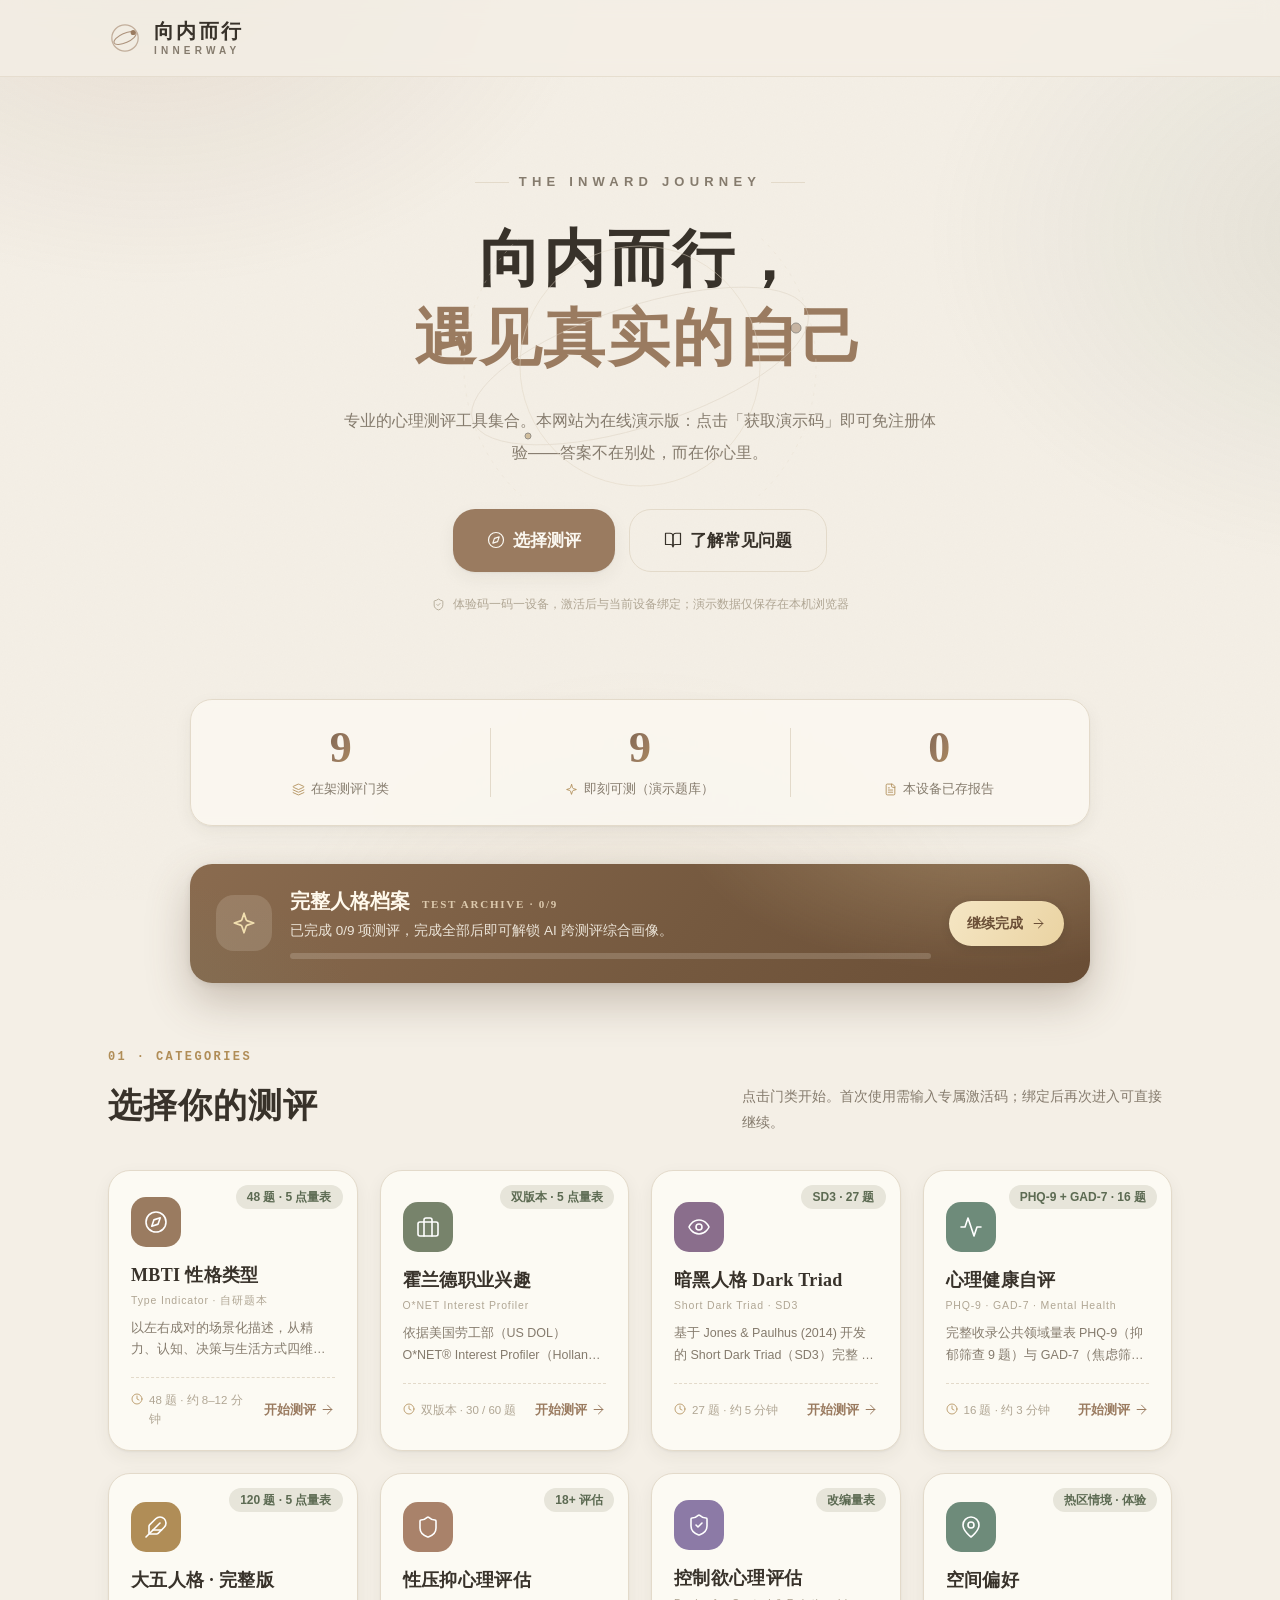
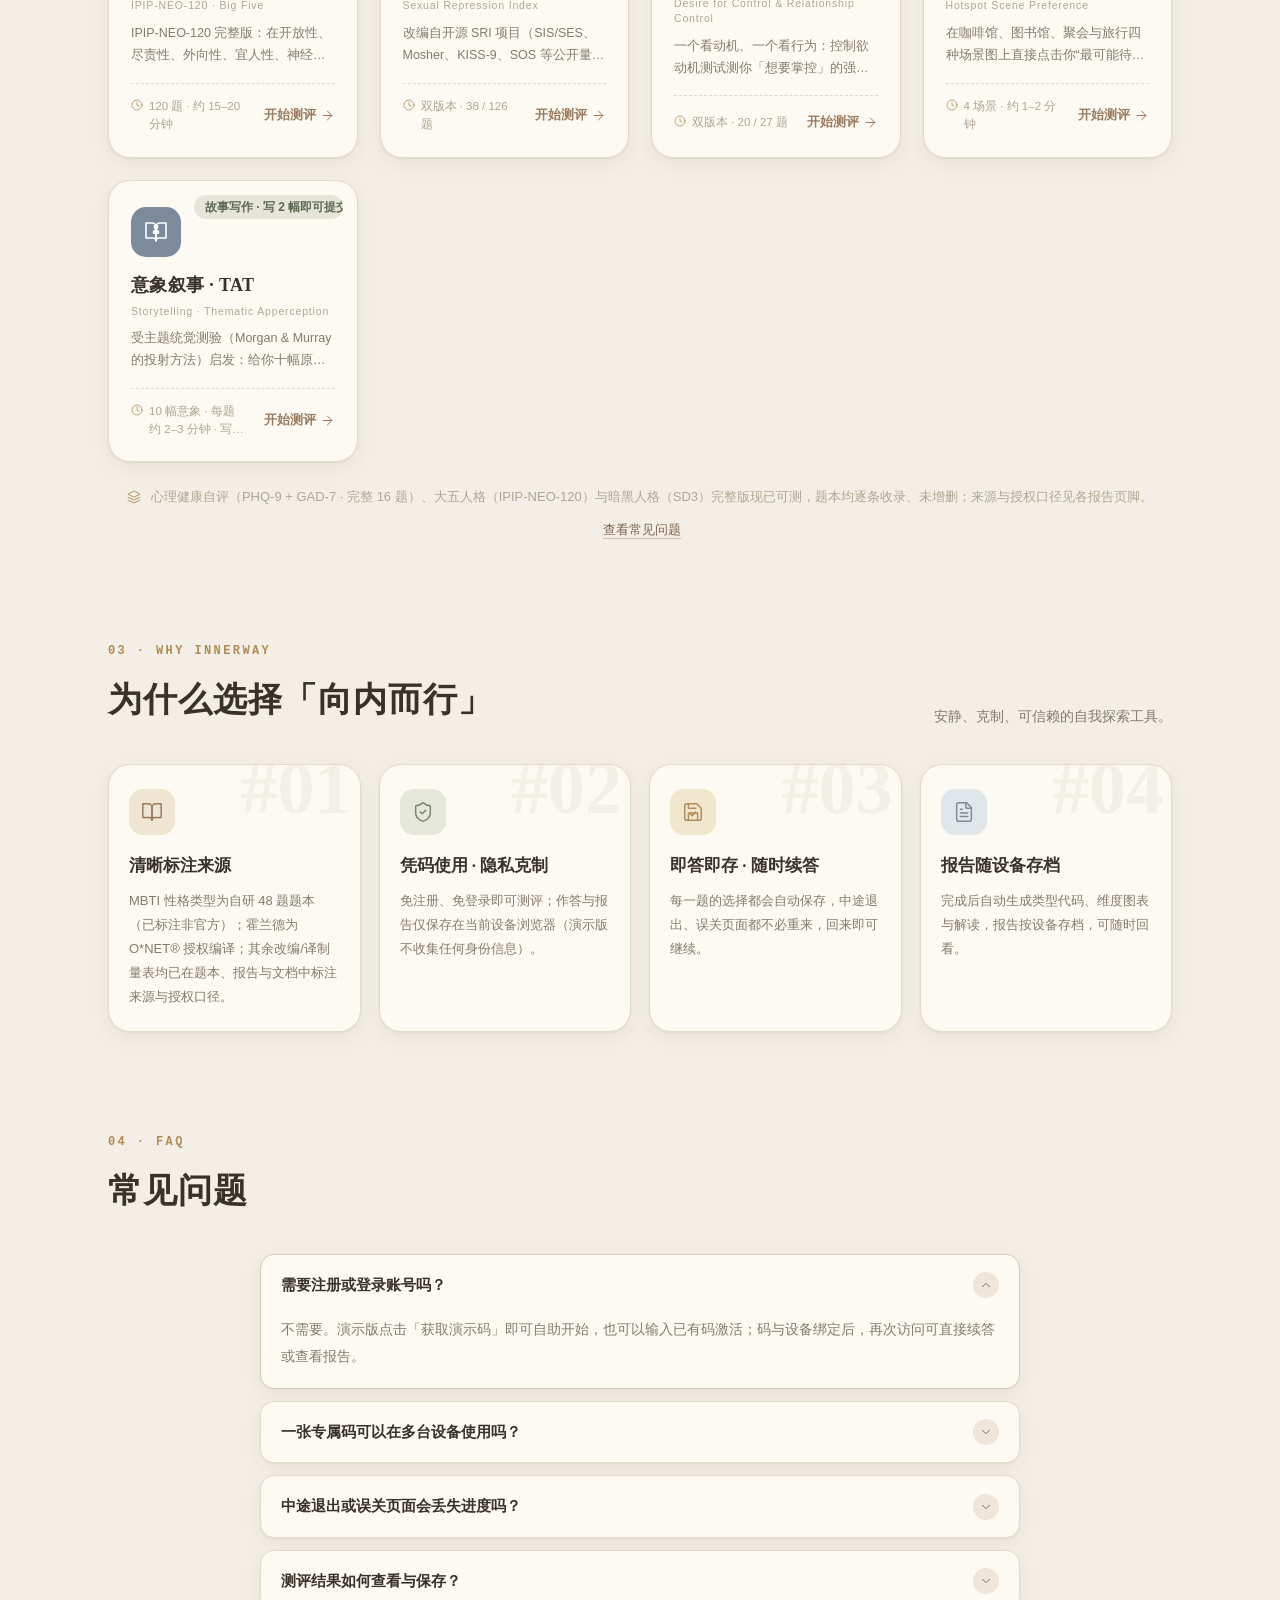
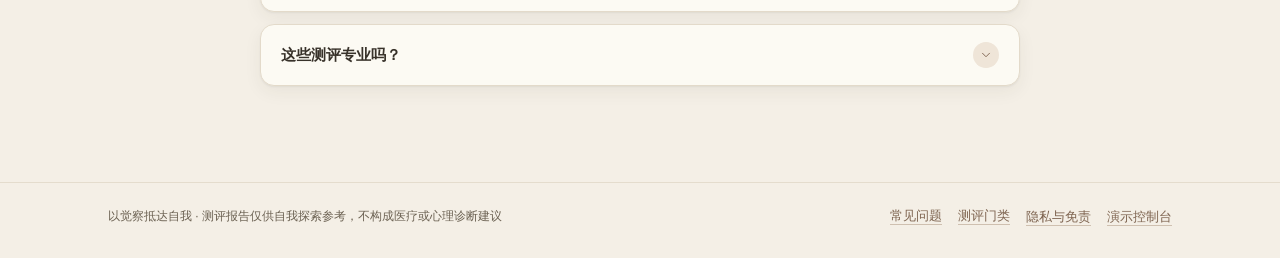
==== demo/index.html @ 8ed8fc48 "release: user version at root + admin version at /demo" ====
﻿<!DOCTYPE html>
<html lang="zh-CN"><head>
<meta charset="UTF-8">
<meta name="viewport" content="width=device-width, initial-scale=1, viewport-fit=cover">
<title>向内而行 Innerway · 心理测评平台</title>
<meta name="description" content="向内而行 Innerway —— 沉静、内省、治愈的心理测评聚合平台。凭专属码免注册测评：MBTI 性格类型（自研题本）、职业兴趣、人格特质等。">
<link rel="icon" href="data:image/svg+xml,%3Csvg xmlns='http://www.w3.org/2000/svg' viewBox='0 0 32 32'%3E%3Ccircle cx='16' cy='16' r='13' fill='none' stroke='%239A7B60' stroke-width='1.6'/%3E%3Cellipse cx='16' cy='16' rx='12' ry='4.6' fill='none' stroke='%2377836B' stroke-width='1.3' transform='rotate(-24 16 16)'/%3E%3Ccircle cx='25.2' cy='9.6' r='2.6' fill='%239A7B60'/%3E%3C/svg%3E">
<link rel="stylesheet" href="css/styles.css?v=20260910c">
</head>
<body data-view="home">
<div id="bg-atmosphere" aria-hidden="true"></div>

<div id="app">
  <header class="shell-top" id="shellTop">
    <div class="wrap shell-top-in">
      <a class="brand" href="#/" data-nav-home="" aria-label="向内而行 Innerway 首页">
        <span class="brand-mark" aria-hidden="true">
          <svg viewBox="0 0 40 40" width="34" height="34" fill="none" stroke="currentColor">
            <circle cx="20" cy="20" r="15.5" stroke-width="1.5" opacity=".55"></circle>
            <ellipse cx="20" cy="20" rx="14" ry="5.4" stroke-width="1.2" opacity=".8" transform="rotate(-24 20 20)"></ellipse>
            <circle cx="29.6" cy="13.6" r="3" fill="currentColor" stroke="none"></circle>
          </svg>
        </span>
        <span class="brand-text">
          <span class="brand-name">向内而行</span>
          <span class="brand-en">INNERWAY</span>
        </span>
      </a>
      <div class="shell-top-right">
        <span class="save-state" id="saveState" hidden=""></span>
        <button type="button" class="btn btn-ghost btn-sm" id="btnHome" hidden="">
          <span data-icon="arrow-left" data-icon-done="1"><svg viewBox="0 0 24 24" fill="none" stroke="currentColor" stroke-width="1.6" stroke-linecap="round" stroke-linejoin="round" aria-hidden="true"><path d="M19 12H5"></path><path d="m12 19-7-7 7-7"></path></svg></span>返回主页
        </button>
      </div>
    </div>
  </header>

  <main id="stage"><section class="view active">
  <div class="page-loading"><span class="spinner"></span><span>正在加载…</span></div>
  <noscript><div style="padding:52px 20px;text-align:center;color:#6B6152;font-size:14px">本站需要启用 JavaScript 才能使用测评功能。</div></noscript>
</section></main>

  <footer class="shell-foot">
    <div class="wrap shell-foot-in">
      <p class="foot-note">以觉察抵达自我 · 测评报告仅供自我探索参考，不构成医疗或心理诊断建议</p>
      <div class="foot-meta">
        <a class="link-like" href="#faq">常见问题</a>
        <a class="link-like" href="#cats">测评门类</a>
        <button type="button" class="link-like" id="privacyBtn">隐私与免责</button>
        <button type="button" class="link-like" id="demoConsoleBtn">演示控制台</button>
      </div>
    </div>
  </footer>
</div>

<div id="modal-root"></div>
<div id="toast-root" aria-live="polite"></div>
<div id="demo-panel-root"></div>

<script src="js/config.js?v=20260911b"></script>
<script src="js/fp.js?v=20260908a"></script>
<script src="js/data.js?v=20260909b"></script>
<script src="js/data-mbti48.js?v=20260908a"></script>
<script src="js/content-mbti16.js?v=20260908a"></script>
<script src="js/data-repression.js?v=20260908a"></script>
<script src="js/data-control.js?v=20260908a"></script>
<script src="js/data-holland.js?v=20260908a"></script>
<script src="js/data-darktriad.js?v=20260908a"></script>
<script src="js/data-bigfive.js?v=20260908a"></script>
<script src="js/data-mhealth.js?v=20260908a"></script>
<script src="js/data-spatial.js?v=20260908a"></script>
<script src="js/data-tat.js?v=20260910a"></script>
<script src="js/server.js?v=20260908a"></script>
<script src="js/api.js?v=20260908a"></script>
<script src="js/engine.js?v=20260909b"></script>
<script src="js/charts.js?v=20260908a"></script>
<script src="js/icons.js?v=20260908a"></script>
<script src="js/ai.js?v=20260909b"></script>
<script src="js/app.js?v=20260911a"></script>



</body></html>
---- demo/css/styles.css ----
/* ============================================================
   向内而行 Innerway · 设计令牌与样式系统
   Design Contract 见 docs/design-contract.md（工作区留档）
   ============================================================ */
:root{
  --bg:#F4EFE6; --surface:#FCFAF3; --surface-2:#EDE6D8; --border:#E3DACA;
  --ink:#38322A; --text-sub:#857B6D; --text-faint:#B0A694;
  --primary:#9A7B60; --primary-hover:#7E6450; --primary-soft:#EFE5D8;
  --sage:#77836B; --sage-soft:#E7E5DA;
  --danger:#B07A64; --danger-soft:#F3E3DB;
  --gold:#B08D57; --gold-soft:#F1E6CE;
  --shadow-sm:0 1px 2px rgba(56,50,42,.06),0 6px 18px rgba(56,50,42,.06);
  --shadow-md:0 2px 6px rgba(56,50,42,.07),0 16px 40px rgba(56,50,42,.10);
  --shadow-lg:0 4px 12px rgba(56,50,42,.08),0 28px 70px rgba(56,50,42,.16);
  --font-display:"Noto Serif CJK SC","Source Han Serif SC","Songti SC","STSong","SimSun",serif;
  --font-body:"Noto Sans CJK SC","Source Han Sans SC","PingFang SC","Microsoft YaHei UI","Microsoft YaHei",sans-serif;
  --font-mono:"Cascadia Code","SFMono-Regular",Consolas,"Liberation Mono",monospace;
  --r-sm:8px; --r-md:14px; --r-lg:22px;
  --sp:4px;
  --maxw:1120px;
  --head-h:76px;
  --ease:cubic-bezier(.25,.6,.25,1);
}
*{margin:0;padding:0;box-sizing:border-box}
[hidden]{display:none!important}
html{scroll-behavior:smooth;-webkit-text-size-adjust:100%}
body{
  font-family:var(--font-body);color:var(--ink);background:var(--bg);
  font-size:15px;line-height:1.75;min-height:100vh;overflow-x:hidden;
  -webkit-font-smoothing:antialiased;
}
/* 背景氛围：噪点 + 低饱和渐变 */
#bg-atmosphere{position:fixed;inset:0;z-index:-1;pointer-events:none;
  background:
   radial-gradient(720px 520px at 12% -4%, rgba(154,123,96,.14), transparent 62%),
   radial-gradient(760px 560px at 108% 26%, rgba(119,131,107,.13), transparent 60%),
   radial-gradient(640px 640px at 50% 118%, rgba(176,141,87,.10), transparent 62%);
}
#bg-atmosphere::after{content:"";position:absolute;inset:0;opacity:.5;mix-blend-mode:multiply;
  background-image:url("data:image/svg+xml,%3Csvg xmlns='http://www.w3.org/2000/svg' width='140' height='140'%3E%3Cfilter id='n'%3E%3CfeTurbulence type='fractalNoise' baseFrequency='.9' numOctaves='2'/%3E%3CfeColorMatrix values='0 0 0 0 .42 0 0 0 0 .38 0 0 0 0 .31 0 0 0 .045 0'/%3E%3C/filter%3E%3Crect width='140' height='140' filter='url(%23n)'/%3E%3C/svg%3E");
}
a{color:inherit;text-decoration:none}
button{font-family:inherit;font-size:inherit;cursor:pointer;border:none;background:none;color:inherit}
img,svg{display:block}
::selection{background:var(--primary-soft);color:var(--ink)}
.wrap{max-width:var(--maxw);margin:0 auto;padding:0 28px}
@media(max-width:640px){.wrap{padding:0 18px}}

/* ---------- Shell：顶部 ---------- */
.shell-top{position:sticky;top:0;z-index:60;
  background:rgba(244,239,230,.78);backdrop-filter:blur(10px);-webkit-backdrop-filter:blur(10px);
  border-bottom:1px solid rgba(227,218,202,.8)}
.shell-top-in{height:var(--head-h);display:flex;align-items:center;justify-content:space-between;gap:16px}
.brand{display:flex;align-items:center;gap:12px;color:var(--ink)}
.brand-mark{color:var(--primary);display:grid;place-items:center}
.brand-text{display:flex;flex-direction:column;line-height:1.15}
.brand-name{font-family:var(--font-display);font-size:20px;font-weight:700;letter-spacing:.12em}
.brand-en{font-size:10px;letter-spacing:.42em;color:var(--text-sub);font-weight:600;margin-top:2px}
.shell-top-right{display:flex;align-items:center;gap:12px}
.save-state{font-size:12px;color:var(--sage);display:inline-flex;align-items:center;gap:6px}
.save-state svg{width:13px;height:13px}

/* ---------- 通用组件：按钮 / 标签 / 输入 ---------- */
.btn{display:inline-flex;align-items:center;justify-content:center;gap:8px;
  border-radius:var(--r-md);padding:12px 22px;font-size:15px;font-weight:600;
  transition:transform .25s var(--ease),box-shadow .25s var(--ease),background .25s var(--ease),color .25s var(--ease),border-color .25s var(--ease);
  user-select:none;white-space:nowrap}
.btn:active{transform:translateY(1px)}
.btn svg{width:18px;height:18px}
.btn-primary{background:var(--primary);color:#FBF8F1;box-shadow:var(--shadow-sm)}
.btn-primary:hover{background:var(--primary-hover);transform:translateY(-1px);box-shadow:var(--shadow-md)}
.btn-ghost{background:transparent;border:1px solid var(--border);color:var(--ink)}
.btn-ghost:hover{border-color:var(--primary);color:var(--primary);background:rgba(154,123,96,.05)}
.btn-soft{background:var(--primary-soft);color:var(--primary-hover)}
.btn-soft:hover{background:#E7D9C7}
.btn-sm{padding:8px 16px;font-size:13px;border-radius:10px}
.btn-lg{padding:16px 34px;font-size:17px;border-radius:var(--r-lg)}
.btn-block{width:100%}
.btn-early{display:flex;align-items:center;justify-content:center;gap:8px;width:100%;max-width:560px;margin:0 auto;
  font-family:var(--font-body);font-weight:700;font-size:14.5px;line-height:1.5;color:#FFF;cursor:pointer;
  background:linear-gradient(120deg,#B08D57,#8C6B48);border:none;border-radius:99px;padding:13px 24px;
  box-shadow:0 3px 12px rgba(140,107,72,.26);transition:transform .2s var(--ease),box-shadow .2s var(--ease),filter .2s}
.btn-early:hover{transform:translateY(-1px);box-shadow:0 6px 18px rgba(140,107,72,.34);filter:brightness(1.04)}
.btn-early:active{transform:translateY(0)}
.btn-early:disabled{opacity:.55;cursor:default;transform:none;box-shadow:none}
.btn-early svg{width:17px;height:17px;flex:none}
.btn-early-note{max-width:560px;margin:10px auto 0;font-size:12.5px;line-height:1.75;color:var(--text-sub);
  background:var(--gold-soft);border-radius:12px;padding:7px 16px;display:inline-block}
.btn[disabled]{opacity:.45;pointer-events:none}
.link-like{color:var(--primary-hover);font-size:13px;text-decoration:underline;text-underline-offset:4px;text-decoration-color:rgba(154,123,96,.4)}
.link-like:hover{color:#5F4A36}
.tag{display:inline-flex;align-items:center;gap:5px;font-size:12px;font-weight:600;
  padding:3px 11px;border-radius:999px;line-height:1.5}
.tag-sage{background:var(--sage-soft);color:#5C6A52}
.tag-gold{background:var(--gold-soft);color:#8A6B33}
.tag-danger{background:var(--danger-soft);color:#93563F}
.tag-ghost{background:transparent;border:1px solid var(--border);color:var(--text-sub)}
.tag svg{width:12px;height:12px}
.input{width:100%;border:1px solid var(--border);background:#FFFDF7;border-radius:var(--r-md);
  padding:14px 16px;font-size:15px;font-family:var(--font-mono);letter-spacing:.06em;color:var(--ink);
  transition:border-color .25s var(--ease),box-shadow .25s var(--ease)}
.input::placeholder{font-family:var(--font-body);letter-spacing:0;color:var(--text-faint)}
.input:focus{outline:none;border-color:var(--primary);box-shadow:0 0 0 4px rgba(154,123,96,.14)}
.input.err{border-color:var(--danger);box-shadow:0 0 0 4px rgba(176,122,100,.14)}
.label{display:block;font-size:13px;color:var(--text-sub);margin-bottom:8px;font-weight:600}
.field-err{color:var(--danger);font-size:13px;margin-top:8px;min-height:18px;display:flex;align-items:center;gap:6px}
.field-err svg{width:14px;height:14px}

/* ---------- Toast ---------- */
#toast-root{position:fixed;top:calc(var(--head-h) + 16px);left:50%;transform:translateX(-50%);
  z-index:120;display:flex;flex-direction:column;gap:10px;align-items:center;pointer-events:none;width:min(92vw,460px)}
.toast{display:flex;align-items:center;gap:10px;background:#FFFDF7;color:var(--ink);
  border:1px solid var(--border);border-radius:14px;padding:12px 18px;font-size:14px;
  box-shadow:var(--shadow-md);animation:toast-in .4s var(--ease);max-width:100%}
.toast svg{width:17px;height:17px;flex:none}
.toast-ok svg{color:var(--sage)} .toast-err svg{color:var(--danger)}
.toast-leave{animation:toast-out .3s var(--ease) forwards}
@keyframes toast-in{from{opacity:0;transform:translateY(-14px)}to{opacity:1;transform:translateY(0)}}
@keyframes toast-out{to{opacity:0;transform:translateY(-12px)}}

/* ---------- 视图过渡 ---------- */
.view{display:none}
.view.active{display:block;animation:view-in .55s var(--ease)}
@keyframes view-in{from{opacity:0;transform:translateY(14px)}to{opacity:1;transform:translateY(0)}}
.stagger>*{animation:rise .6s var(--ease) both}
.stagger>*:nth-child(1){animation-delay:.02s}.stagger>*:nth-child(2){animation-delay:.09s}
.stagger>*:nth-child(3){animation-delay:.16s}.stagger>*:nth-child(4){animation-delay:.23s}
.stagger>*:nth-child(5){animation-delay:.30s}.stagger>*:nth-child(6){animation-delay:.37s}
.stagger>*:nth-child(7){animation-delay:.44s}.stagger>*:nth-child(8){animation-delay:.51s}
@keyframes rise{from{opacity:0;transform:translateY(18px)}to{opacity:1;transform:translateY(0)}}

/* ---------- 首页 Hero ---------- */
.hero{position:relative;padding:88px 0 40px;text-align:center}
.hero-orbit{position:absolute;inset:0;display:grid;place-items:center;pointer-events:none}
.hero-orbit svg{width:min(560px,86vw);height:auto;opacity:.5}
.hero-kicker{display:inline-flex;align-items:center;gap:10px;color:var(--text-sub);font-size:13px;
  letter-spacing:.4em;font-weight:600;margin-bottom:26px}
.hero-kicker::before,.hero-kicker::after{content:"";width:34px;height:1px;background:var(--border)}
.hero h1{font-family:var(--font-display);font-weight:700;font-size:clamp(38px,6vw,62px);
  line-height:1.28;letter-spacing:.04em;margin-bottom:26px}
.hero h1 em{font-style:normal;color:var(--primary)}
.hero-sub{max-width:600px;margin:0 auto 40px;color:var(--text-sub);font-size:16px;line-height:2}
.hero-cta{display:flex;gap:14px;justify-content:center;flex-wrap:wrap}
.hero-note{margin-top:22px;color:var(--text-faint);font-size:12px;display:flex;justify-content:center;gap:8px;align-items:center}
.hero-note svg{width:13px;height:13px}

/* 继续测评横幅 */
.continue-bar{max-width:760px;margin:34px auto 0;display:none}
.continue-bar.show{display:block}
.continue-card{display:flex;align-items:center;gap:16px;background:linear-gradient(120deg,#F7EFE2,#F2EBDB);
  border:1px solid #E8DCC6;border-radius:var(--r-lg);padding:18px 22px;box-shadow:var(--shadow-sm);
  animation:rise .6s var(--ease) both .05s}
.continue-card + .continue-card{margin-top:12px}
.continue-ico{width:44px;height:44px;border-radius:50%;background:var(--gold-soft);color:var(--gold);
  display:grid;place-items:center;flex:none}
.continue-ico svg{width:21px;height:21px}
.continue-body{flex:1;min-width:0}
.continue-title{font-size:15px;font-weight:700}
.continue-desc{font-size:12.5px;color:var(--text-sub);margin-top:2px}

/* ---------- 门类选择 ---------- */
.section{padding:64px 0 36px}
.section-head{display:flex;align-items:flex-end;justify-content:space-between;gap:16px;margin-bottom:34px}
.sec-no{font-family:var(--font-mono);font-size:12px;color:var(--gold);letter-spacing:.2em;font-weight:700;display:block;margin-bottom:8px}
.sec-title{font-family:var(--font-display);font-size:clamp(24px,3.4vw,34px);font-weight:700;letter-spacing:.03em}
.sec-sub{color:var(--text-sub);font-size:14px;max-width:430px;line-height:1.9;margin-top:8px}
.cat-grid{display:grid;grid-template-columns:repeat(4,1fr);gap:22px}
.cat-card{position:relative;background:var(--surface);border:1px solid var(--border);border-radius:var(--r-lg);
  padding:26px 22px 22px;text-align:left;transition:transform .3s var(--ease),box-shadow .3s var(--ease),border-color .3s var(--ease);
  overflow:hidden;box-shadow:var(--shadow-sm)}
.cat-card::before{content:"";position:absolute;inset:0 0 auto 0;height:3px;opacity:0;transition:opacity .3s;
  background:linear-gradient(90deg,var(--primary),var(--gold))}
.cat-card:hover{transform:translateY(-5px);box-shadow:var(--shadow-md);border-color:#D8CCB8}
.cat-card:hover::before{opacity:1}
.cat-card.locked{opacity:.62;filter:saturate(.7)}
.cat-card.locked:hover{transform:none;box-shadow:var(--shadow-sm)}
.cat-ico{width:50px;height:50px;border-radius:15px;display:grid;place-items:center;margin-bottom:16px;color:#fff}
.cat-ico svg{width:24px;height:24px}
.cat-name{display:block;font-family:var(--font-display);font-size:18px;font-weight:700;letter-spacing:.02em;line-height:1.4}
.cat-en{display:block;font-size:10.5px;letter-spacing:.08em;color:var(--text-faint);font-weight:500;margin-top:5px;text-transform:none;line-height:1.4}
.cat-desc{display:-webkit-box;-webkit-line-clamp:2;-webkit-box-orient:vertical;overflow:hidden;
  font-size:12.5px;color:var(--text-sub);margin-top:10px;line-height:1.75;min-height:0}
.cat-foot{display:flex;align-items:center;justify-content:space-between;gap:10px;margin-top:16px;padding-top:13px;border-top:1px dashed var(--border)}
.cat-meta{min-width:0;flex:1;display:flex;align-items:flex-start;gap:6px;font-size:11.5px;line-height:1.6;color:var(--text-faint)}
.cat-meta svg{width:12px;height:12px;flex:0 0 auto;margin-top:2px;color:var(--gold)}
.cat-meta-t{display:-webkit-box;-webkit-line-clamp:2;-webkit-box-orient:vertical;overflow:hidden;min-width:0}
.cat-go{flex:0 0 auto;white-space:nowrap;color:var(--primary);font-size:13px;font-weight:700;display:inline-flex;align-items:center;gap:4px;padding:4px 0 4px 8px}
.cat-go svg{width:15px;height:15px;transition:transform .25s var(--ease)}
.cat-card:hover .cat-go svg{transform:translateX(3px)}
.cat-badge{position:absolute;top:14px;right:14px;max-width:60%;overflow:hidden;text-overflow:ellipsis;white-space:nowrap}

/* 完整人格档案入口条（首页）：深色横幅，与浅色页面形成对比 */
.profile-strip{position:relative;display:flex;align-items:center;gap:18px;max-width:900px;margin:38px auto 0;padding:24px 26px;
  border-radius:22px;overflow:hidden;text-decoration:none;color:#FBF7EE;
  background:linear-gradient(125deg,#8A6B4F 0%,#75593F 56%,#694D35 100%);
  box-shadow:0 2px 6px rgba(56,50,42,.10),0 18px 44px rgba(96,74,53,.30);
  transition:transform .3s var(--ease),box-shadow .3s var(--ease)}
.profile-strip::before{content:"";position:absolute;inset:0;pointer-events:none;
  background:radial-gradient(430px 210px at 88% -34%, rgba(240,214,166,.30), transparent 70%),
             radial-gradient(320px 190px at -6% 124%, rgba(119,131,107,.24), transparent 70%)}
.profile-strip:hover{transform:translateY(-2px);box-shadow:0 4px 10px rgba(56,50,42,.12),0 26px 58px rgba(96,74,53,.36)}
.profile-ico{position:relative;width:56px;height:56px;border-radius:18px;display:grid;place-items:center;flex:0 0 auto;
  background:rgba(250,244,230,.15);color:#F2DFAF}
.profile-ico svg{width:26px;height:26px}
.profile-body{position:relative;flex:1;min-width:0}
.profile-title{display:flex;align-items:baseline;gap:12px;font-family:var(--font-display);font-weight:700;font-size:20px;line-height:1.35;color:#FFF9EC}
.profile-en{font-size:11px;letter-spacing:.16em;color:rgba(247,232,204,.78);font-weight:600}
.profile-sub{display:block;font-size:13.5px;color:rgba(251,246,236,.88);margin-top:5px;line-height:1.6}
.profile-progress{display:block;height:6px;border-radius:99px;background:rgba(250,244,230,.18);overflow:hidden;margin-top:12px}
.profile-fill{display:block;height:100%;border-radius:99px;background:linear-gradient(90deg,#D9B36A,#F0D6A6);
  box-shadow:0 0 10px rgba(240,214,166,.55);transition:width .6s var(--ease)}
.profile-cta{position:relative;display:inline-flex;align-items:center;gap:8px;flex:0 0 auto;white-space:nowrap;
  font-size:14px;font-weight:700;color:#6B4F37;border-radius:99px;padding:10px 18px;
  background:linear-gradient(120deg,#F5E6C4,#EAD3A2);box-shadow:0 2px 8px rgba(56,50,42,.20);
  transition:transform .25s var(--ease)}
.profile-cta svg{width:15px;height:15px;transition:transform .25s var(--ease)}
.profile-strip:hover .profile-cta{transform:translateX(2px)}
.profile-strip:hover .profile-cta svg{transform:translateX(3px)}

/* 测试档案页 */
.arch-wrap{padding-top:6px}
.arch-overview{display:flex;align-items:center;gap:30px;margin:22px 0 10px;padding:22px 26px;
  background:linear-gradient(120deg,#F7F3EA,#EFE9DB);border:1px solid #D8CCB8;border-radius:18px}
.arch-count{display:flex;flex-direction:column;align-items:center;flex:0 0 auto;min-width:96px}
.arch-num{font-family:var(--font-display);font-size:34px;font-weight:700;color:var(--primary);line-height:1}
.arch-num em{font-style:normal;font-size:17px;color:var(--text-faint);font-weight:600}
.arch-count-label{font-size:11px;letter-spacing:.12em;color:var(--text-faint);margin-top:7px}
.arch-meta{flex:1;min-width:0}
.arch-meta-title{font-size:14px;font-weight:600}
.arch-track{height:8px;background:#E7DFCF;border-radius:99px;overflow:hidden;margin:12px 0 9px}
.arch-fill{display:block;height:100%;border-radius:99px;background:linear-gradient(90deg,var(--primary),var(--gold));transition:width .5s var(--ease)}
.arch-meta-sub{font-size:12.5px;color:var(--text-sub);line-height:1.7}
.arch-rows{display:flex;flex-direction:column;gap:10px;margin:22px 0}
.pf-row{display:flex;align-items:center;gap:14px;padding:13px 16px;background:var(--surface);
  border:1px solid var(--border);border-radius:14px;transition:box-shadow .25s var(--ease)}
.pf-row:hover{box-shadow:var(--shadow-sm)}
.pf-ico{width:40px;height:40px;border-radius:12px;display:grid;place-items:center;color:#fff;flex:0 0 auto}
.pf-ico svg{width:20px;height:20px}
.pf-txt{flex:1;min-width:0;display:flex;flex-direction:column}
.pf-name{font-size:14.5px;font-weight:600}
.pf-en{font-size:10.5px;letter-spacing:.06em;color:var(--text-faint);margin-top:2px}
.arch-link{display:inline-flex;align-items:center;gap:8px;border:1px solid var(--border);background:var(--surface);
  border-radius:99px;padding:6px 6px 6px 14px;cursor:pointer;transition:border-color .2s,box-shadow .2s}
.arch-link:hover{border-color:#D8CCB8;box-shadow:var(--shadow-sm)}
.arch-code{font-family:var(--font-display);font-size:14px;font-weight:700;color:var(--primary)}
.arch-open{display:grid;place-items:center;width:22px;height:22px;border-radius:50%;background:var(--primary-soft);color:var(--primary)}
.arch-open svg{width:13px;height:13px}
.arch-tag{font-size:11px;letter-spacing:.04em}
.arch-ai-block{margin-top:6px}
.arch-ai-intro{font-size:13.5px;color:var(--text-sub);line-height:1.95}
.arch-locked{display:flex;gap:16px;align-items:flex-start;padding:18px 6px 6px}
.arch-lock-ico{width:46px;height:46px;border-radius:14px;display:grid;place-items:center;background:#E4E7D9;color:#5C6A52;flex:0 0 auto}
.arch-lock-ico svg{width:22px;height:22px}
.arch-lock-title{font-size:15px;font-weight:700}
.arch-lock-text{font-size:13px;color:var(--text-sub);line-height:1.85;margin-top:5px;max-width:640px}
@media (max-width:640px){
  .arch-overview{flex-direction:column;align-items:flex-start;gap:16px;padding:20px}
  .arch-count{flex-direction:row;align-items:baseline;gap:10px;min-width:0}
  .profile-cta{display:none}
  .profile-strip{gap:14px;padding:18px;margin-top:28px;border-radius:18px}
  .profile-ico{width:46px;height:46px;border-radius:14px}
  .profile-ico svg{width:22px;height:22px}
  .profile-title{font-size:17.5px;gap:9px}
  .profile-sub{font-size:12.5px}
  .profile-progress{margin-top:10px;height:5px}
}

/* 往期报告 */
.report-grid{display:grid;grid-template-columns:repeat(2,1fr);gap:16px}
.report-card{display:flex;align-items:center;gap:14px;background:var(--surface);border:1px solid var(--border);
  border-radius:var(--r-md);padding:14px 16px;transition:box-shadow .25s var(--ease),transform .25s var(--ease)}
.report-card:hover{box-shadow:var(--shadow-sm);transform:translateY(-2px)}
.report-type{font-family:var(--font-display);font-size:20px;font-weight:700;color:var(--primary);
  min-width:52px;text-align:center}
.report-info{flex:1;min-width:0}
.report-name{font-size:14px;font-weight:600}
.report-date{font-size:12px;color:var(--text-faint);margin-top:1px}
.report-open{color:var(--text-sub)}

/* ---------- 答题视图 ---------- */
.quiz-page{max-width:720px;margin:0 auto;padding:40px 0 84px}
.quiz-top{display:flex;align-items:center;justify-content:space-between;gap:12px;margin-bottom:16px}
.quiz-cat{display:inline-flex;align-items:center;gap:8px;font-size:13px;font-weight:600;color:var(--primary-hover)}
.quiz-cat svg{width:15px;height:15px}
.quiz-count{font-family:var(--font-mono);font-size:13px;color:var(--text-sub)}
.progress-track{height:4px;background:#E7DFCF;border-radius:99px;overflow:hidden;margin-bottom:30px}
.progress-fill{height:100%;border-radius:99px;background:linear-gradient(90deg,var(--primary),var(--gold));
  transition:width .45s var(--ease)}
.quiz-card{background:var(--surface);border:1px solid var(--border);border-radius:var(--r-lg);
  padding:clamp(24px,4.4vw,44px);box-shadow:var(--shadow-md);position:relative;overflow:hidden}
.quiz-card::after{content:"";position:absolute;top:0;left:0;right:0;height:3px;
  background:linear-gradient(90deg,var(--primary),transparent 70%)}
.q-index{font-family:var(--font-mono);font-size:12px;letter-spacing:.18em;color:#8A6B33;font-weight:700;margin-bottom:12px}
.q-text{font-family:var(--font-display);font-size:clamp(19px,2.6vw,24px);font-weight:700;line-height:1.6;margin-bottom:28px;letter-spacing:.01em}
.q-opts{display:flex;flex-direction:column;gap:12px}
.q-opt{display:flex;gap:14px;align-items:flex-start;text-align:left;width:100%;
  border:1px solid var(--border);border-radius:var(--r-md);padding:16px 18px;background:#FFFDF8;
  transition:border-color .22s var(--ease),background .22s var(--ease),transform .22s var(--ease)}
.q-opt:hover{border-color:#CBBDA6;transform:translateX(3px)}
.q-opt.sel{border-color:var(--primary);background:var(--primary-soft)}
.q-radio{width:20px;height:20px;border-radius:50%;border:1.6px solid #C6BBA6;flex:none;margin-top:3px;
  display:grid;place-items:center;transition:border-color .2s,background .2s}
.q-opt.sel .q-radio{border-color:var(--primary);background:var(--primary)}
.q-radio::after{content:"";width:7px;height:7px;border-radius:50%;background:#fff;transform:scale(0);transition:transform .2s var(--ease)}
.q-opt.sel .q-radio::after{transform:scale(1)}
.q-opt-letter{font-family:var(--font-mono);font-size:13px;font-weight:700;color:var(--text-faint);margin-top:1px;display:block}
.q-opt.sel .q-opt-letter{color:var(--primary)}
.q-opt-text{font-size:15px;line-height:1.7;display:block}
.quiz-nav{display:flex;align-items:center;justify-content:space-between;margin-top:26px;gap:12px}
.quiz-nav-spacer{flex:1}
.quiz-hint{font-size:12px;color:var(--text-faint);display:flex;align-items:center;gap:6px;justify-content:center;margin-top:20px}
.quiz-hint svg{width:13px;height:13px}
.saving-ind{font-size:12px;color:var(--text-faint);display:inline-flex;align-items:center;gap:5px}
.saving-ind svg{width:13px;height:13px}

/* 弹窗 */
.modal-mask{position:fixed;inset:0;z-index:140;background:rgba(46,40,32,.42);
  backdrop-filter:blur(6px);-webkit-backdrop-filter:blur(6px);
  display:flex;align-items:center;justify-content:center;padding:20px;
  animation:fade-in .3s var(--ease)}
@keyframes fade-in{from{opacity:0}to{opacity:1}}
.modal{background:var(--surface);border-radius:var(--r-lg);box-shadow:var(--shadow-lg);
  width:min(480px,100%);max-height:88vh;overflow:auto;position:relative;
  animation:modal-in .38s var(--ease)}
.modal::before{content:"";position:absolute;top:0;left:0;right:0;height:3px;
  background:linear-gradient(90deg,var(--primary),var(--gold) 55%,var(--sage))}
@keyframes modal-in{from{opacity:0;transform:translateY(22px) scale(.98)}to{opacity:1;transform:none}}
.modal-head{display:flex;align-items:flex-start;justify-content:space-between;gap:12px;padding:26px 28px 0}
.modal-x{width:32px;height:32px;border-radius:50%;display:grid;place-items:center;color:var(--text-sub);
  transition:background .2s,color .2s;flex:none}
.modal-x:hover{background:var(--primary-soft);color:var(--primary-hover)}
.modal-x svg{width:17px;height:17px}
.modal-body{padding:20px 28px 28px}
.modal-title{font-family:var(--font-display);font-size:22px;font-weight:700;letter-spacing:.02em}
.modal-sub{color:var(--text-sub);font-size:13.5px;margin-top:6px;line-height:1.8}
.code-input-wrap{position:relative;margin-top:6px}
.code-input-wrap svg{position:absolute;left:16px;top:50%;transform:translateY(-50%);width:17px;height:17px;color:var(--text-faint);pointer-events:none}
.code-input-wrap .input{padding-left:44px;text-transform:uppercase}
.code-demo{display:flex;align-items:center;justify-content:space-between;gap:10px;margin-top:14px;
  background:var(--sage-soft);border-radius:var(--r-sm);padding:10px 14px;font-size:12.5px;color:#5C6A52}
.code-demo b{font-family:var(--font-mono)}
.modal-actions{margin-top:20px;display:flex;flex-direction:column;gap:10px}
.bound-hint{display:flex;align-items:center;gap:10px;background:var(--gold-soft);color:#8A6B33;
  border-radius:var(--r-md);padding:12px 16px;font-size:13.5px;margin-top:6px}
.bound-hint svg{width:18px;height:18px;flex:none}

/* 专属码「卡片内联展开」面板（已弃用：改为单弹窗串联） */

/* 门类介绍弹窗 */
.modal-intro{width:min(600px,100%)}
.ci-head{display:flex;align-items:flex-start;gap:14px;flex:1;min-width:0}
.ci-ico{width:54px;height:54px;border-radius:16px;display:grid;place-items:center;color:#fff;flex:0 0 auto;box-shadow:var(--shadow-sm)}
.ci-ico svg{width:26px;height:26px}
.ci-head .modal-sub{margin-top:3px}
.ci-chips{display:flex;flex-wrap:wrap;gap:8px;margin-top:6px}
.ci-chip{display:inline-flex;align-items:center;gap:6px;font-size:12px;font-weight:600;color:#6E5F4B;
  background:#F3ECDD;border:1px solid #E4D9C2;border-radius:99px;padding:5px 12px;line-height:1.5}
.ci-chip svg{width:12px;height:12px;color:var(--gold)}
.ci-desc{font-size:14px;color:var(--ink);line-height:2;margin-top:16px}
.ci-note{display:flex;gap:9px;align-items:flex-start;font-size:12.5px;color:var(--text-sub);
  background:#F6F1E6;border:1px dashed var(--border);border-radius:12px;padding:11px 13px;margin-top:16px;line-height:1.75}
.ci-note svg{width:15px;height:15px;flex:0 0 auto;color:var(--sage);margin-top:2px}
.code-loading{display:flex;align-items:center;justify-content:center;gap:10px;padding:18px 0;color:var(--text-sub);font-size:14px}
.spinner{width:18px;height:18px;border-radius:50%;border:2px solid var(--border);border-top-color:var(--primary);animation:spin .8s linear infinite}
@keyframes spin{to{transform:rotate(360deg)}}

/* ---------- 结果视图 ---------- */
.result-hero{padding:30px 0 6px;text-align:center}
.result-badge{display:inline-flex;align-items:center;gap:8px;color:var(--sage);font-size:13px;
  letter-spacing:.22em;font-weight:700;margin-bottom:18px}
.result-badge svg{width:15px;height:15px}
.result-type-wrap{display:flex;flex-direction:column;align-items:center;gap:14px;margin-bottom:6px}
.result-type{font-family:var(--font-display);font-size:clamp(52px,9vw,84px);font-weight:700;
  letter-spacing:.1em;line-height:1.1;
  background:linear-gradient(120deg,var(--primary-hover),var(--primary) 45%,var(--gold));
  -webkit-background-clip:text;background-clip:text;color:transparent}
.result-type-name{font-family:var(--font-display);font-size:clamp(19px,3vw,25px);font-weight:700}
.result-type-sub{color:var(--text-sub);font-size:14px;max-width:560px;line-height:1.9}
.chart-cards{display:grid;grid-template-columns:1fr 1fr;gap:22px;margin-top:40px}
.chart-card{background:var(--surface);border:1px solid var(--border);border-radius:var(--r-lg);
  padding:26px;box-shadow:var(--shadow-sm)}
.chart-title{font-family:var(--font-display);font-size:17px;font-weight:700;margin-bottom:4px}
.chart-sub{font-size:12.5px;color:var(--text-faint);margin-bottom:18px}
.read-block{background:var(--surface);border:1px solid var(--border);border-radius:var(--r-lg);
  padding:clamp(22px,3.6vw,36px);box-shadow:var(--shadow-sm);margin-top:22px}
.read-sec{margin-bottom:26px}
.read-sec:last-child{margin-bottom:0}
.read-sec-head{display:flex;align-items:center;gap:10px;margin-bottom:12px}
.read-sec-ico{width:34px;height:34px;border-radius:10px;display:grid;place-items:center;flex:none}
.read-sec-ico svg{width:17px;height:17px}
.read-sec-title{font-family:var(--font-display);font-size:17px;font-weight:700}
.read-sec-list{list-style:none;display:flex;flex-direction:column;gap:9px;padding-left:44px}
.read-sec-list li{position:relative;font-size:14.5px;color:#4C463C;line-height:1.85;padding-left:6px}
.read-sec-list li::before{content:"";position:absolute;left:-13px;top:.86em;width:5px;height:5px;border-radius:50%;
  background:var(--gold)}
.result-actions{display:flex;gap:12px;justify-content:center;flex-wrap:wrap;margin-top:34px;padding-bottom:20px}
.result-note{margin-top:18px;text-align:center}
/* AI 解读：警示引用块（渲染 “> ” 引用行时使用） */
.ai-quote{display:flex;gap:9px;align-items:flex-start;background:#F3E3DB;border:1px solid #EBCFC3;
  border-radius:var(--r-md);padding:11px 14px;margin:10px 0;font-size:13px;line-height:1.8;color:#6B3A2D}
.ai-quote>span{flex:none;font-size:13px}
.ai-quote>div{flex:1;min-width:0}

/* ---------- 图表 ---------- */
.radar-wrap{display:grid;place-items:center}
.radar-wrap svg{width:min(340px,100%);height:auto;overflow:visible}
.bars{display:flex;flex-direction:column;gap:16px}
.bar-row .bar-head{display:flex;justify-content:space-between;font-size:12.5px;margin-bottom:7px}
.bar-row .bar-head b{color:var(--ink);font-weight:700}
.bar-row .bar-head span{color:var(--text-sub)}
.bar-track{height:9px;border-radius:99px;background:#ECE5D6;overflow:hidden;position:relative}
.bar-fill{height:100%;border-radius:99px;transition:width 1s var(--ease)}
.split-bar{display:flex;align-items:center;gap:10px}
.split-main{flex:1}
.split-track{display:flex;height:9px;border-radius:99px;overflow:hidden;background:#ECE5D6}
.split-half{height:100%;transition:width 1s var(--ease)}
.split-labels{display:flex;justify-content:space-between;font-size:12px;margin-top:6px}
.split-labels .active{color:var(--ink);font-weight:700}
.split-labels .dim{color:var(--text-faint)}
.legend{display:flex;flex-wrap:wrap;gap:14px;margin-top:16px;justify-content:center}
.legend span{display:inline-flex;align-items:center;gap:6px;font-size:12px;color:var(--text-sub)}
.legend i{width:10px;height:10px;border-radius:3px;display:inline-block}

/* ---------- 页脚 ---------- */
.shell-foot{border-top:1px solid rgba(227,218,202,.9);margin-top:60px;padding:22px 0 30px}
.shell-foot-in{display:flex;align-items:center;justify-content:space-between;gap:14px;flex-wrap:wrap}
.foot-note{font-size:12px;color:#6B6152}
.foot-meta{display:flex;align-items:center;gap:16px}
.foot-brand{font-family:var(--font-display);font-size:12px;letter-spacing:.3em;color:var(--text-sub)}

/* ---------- 空状态 / loading ---------- */
.empty{text-align:center;color:var(--text-faint);padding:44px 0;font-size:14px}
.empty svg{width:34px;height:34px;margin:0 auto 12px;opacity:.6}
.page-loading{display:flex;flex-direction:column;align-items:center;gap:14px;padding:120px 0;color:var(--text-sub)}

/* ---------- 演示控制台 ---------- */
.demo-panel{position:fixed;right:22px;bottom:22px;z-index:130;width:min(360px,calc(100vw - 36px));
  background:#FFFDF7;border:1px solid var(--border);border-radius:var(--r-lg);box-shadow:var(--shadow-lg);
  padding:20px;animation:modal-in .35s var(--ease)}
.demo-panel h4{font-family:var(--font-display);font-size:16px;margin-bottom:4px;display:flex;justify-content:space-between;align-items:center}
.demo-panel p{font-size:12.5px;color:var(--text-sub);line-height:1.8;margin-bottom:14px}
.demo-actions{display:flex;flex-direction:column;gap:8px}
.demo-btn{display:flex;align-items:center;gap:8px;width:100%;text-align:left;font-size:13px;
  border:1px solid var(--border);background:#F7F2E7;border-radius:10px;padding:9px 12px;
  transition:border-color .2s,background .2s}
.demo-btn:hover{border-color:var(--primary);background:var(--primary-soft)}
.demo-btn svg{width:15px;height:15px;color:var(--primary)}
.demo-panel .modal-x{position:absolute;top:14px;right:14px}

/* ---------- 平台概况统计条 ---------- */
.stats-band{max-width:900px;margin:44px auto 0;display:grid;grid-template-columns:repeat(3,1fr);
  border:1px solid var(--border);border-radius:var(--r-lg);background:rgba(252,250,243,.72);
  backdrop-filter:blur(4px);overflow:hidden;box-shadow:var(--shadow-sm)}
.stat-cell{display:flex;flex-direction:column;align-items:center;gap:6px;padding:24px 12px;text-align:center;position:relative}
.stat-cell + .stat-cell::before{content:"";position:absolute;left:0;top:22%;bottom:22%;width:1px;background:var(--border)}
.stat-num{font-family:var(--font-display);font-size:clamp(30px,4vw,44px);font-weight:700;line-height:1.1;
  background:linear-gradient(120deg,var(--primary-hover),var(--primary) 55%,var(--gold));
  -webkit-background-clip:text;background-clip:text;color:transparent}
.stat-label{font-size:12.5px;color:var(--text-sub);display:flex;align-items:center;gap:6px}
.stat-label svg{width:13px;height:13px;color:var(--gold)}

/* ---------- 核心优势（为什么选择我们） ---------- */
.feat-grid{display:grid;grid-template-columns:repeat(4,1fr);gap:18px}
.feat-card{position:relative;background:var(--surface);border:1px solid var(--border);border-radius:var(--r-lg);
  padding:24px 20px 22px;overflow:hidden;box-shadow:var(--shadow-sm);transition:transform .3s var(--ease),box-shadow .3s var(--ease)}
.feat-card:hover{transform:translateY(-4px);box-shadow:var(--shadow-md)}
.feat-no{position:absolute;top:-14px;right:8px;font-family:var(--font-display);font-size:74px;font-weight:700;
  color:var(--primary);opacity:.08;line-height:1;pointer-events:none;user-select:none}
.feat-ico{width:46px;height:46px;border-radius:14px;display:grid;place-items:center;margin-bottom:16px;position:relative}
.feat-ico svg{width:22px;height:22px}
.feat-title{font-family:var(--font-display);font-size:17px;font-weight:700;margin-bottom:8px}
.feat-text{font-size:13px;color:var(--text-sub);line-height:1.85}

/* ---------- FAQ ---------- */
.faq-list{max-width:760px;margin:0 auto;display:flex;flex-direction:column;gap:12px}
.faq-item{background:var(--surface);border:1px solid var(--border);border-radius:var(--r-md);
  overflow:hidden;box-shadow:var(--shadow-sm);transition:border-color .25s var(--ease)}
.faq-item[open]{border-color:#D8CCB8}
.faq-item summary{list-style:none;cursor:pointer;display:flex;align-items:center;justify-content:space-between;
  gap:14px;padding:17px 20px;font-size:15px;font-weight:600}
.faq-item summary::-webkit-details-marker{display:none}
.faq-item summary:hover{color:var(--primary-hover)}
.faq-chev{display:grid;place-items:center;width:26px;height:26px;border-radius:50%;background:var(--primary-soft);
  color:var(--primary-hover);flex:none;transition:transform .3s var(--ease)}
.faq-chev svg{width:14px;height:14px}
.faq-item[open] .faq-chev{transform:rotate(180deg)}
.faq-body{padding:0 20px 18px;color:var(--text-sub);font-size:14px;line-height:1.95}

/* ---------- 门类网格自适应 + 目录附注 ---------- */
.cat-grid{display:grid;grid-template-columns:repeat(auto-fill,minmax(236px,1fr));gap:22px}
.cat-note{display:flex;align-items:center;justify-content:center;gap:10px;margin-top:24px;color:var(--text-faint);
  font-size:13px;flex-wrap:wrap}
.cat-note svg{width:14px;height:14px;color:var(--gold)}
.cat-note .link-like{margin-left:4px}

/* ---------- 响应式 ---------- */
@media(max-width:1024px){
  .cat-grid{grid-template-columns:repeat(3,1fr)}
  .feat-grid{grid-template-columns:repeat(2,1fr)}
}
@media(max-width:860px){
  .chart-cards{grid-template-columns:1fr}
  .report-grid{grid-template-columns:1fr}
}
@media(max-width:700px){
  .cat-grid{grid-template-columns:repeat(2,1fr);gap:14px}
  .feat-grid{grid-template-columns:repeat(2,1fr);gap:12px}
  .stats-band{grid-template-columns:1fr}
  .stat-cell + .stat-cell::before{display:none}
  .stat-cell{border-top:1px solid var(--border)}
  .cat-card{padding:20px 16px 16px}
  .cat-ico{width:46px;height:46px;border-radius:14px;margin-bottom:14px}
  .cat-desc{min-height:0;font-size:12.5px}
  .hero{padding:60px 0 26px}
  .section{padding:48px 0 24px}
  .shell-top-in{height:64px}
  .brand-name{font-size:17px}
  .read-sec-list{padding-left:0}
}

/* ---------- MBTI v2：配对极点 5 点量表 ---------- */
.q-dim{display:flex;align-items:center;gap:10px;margin-bottom:16px}
.q-dim-name{font-size:12.5px;font-weight:700;color:#7E6450;background:var(--primary-soft);
  padding:4px 13px;border-radius:999px;letter-spacing:.06em}
.q-dim-pair{font-family:var(--font-mono);font-size:12.5px;color:var(--text-faint);
  letter-spacing:.16em;font-weight:700}
.q-polar{margin-top:4px}
.polar-tip{display:flex;gap:9px;align-items:flex-start;font-size:12.5px;color:#6B6152;
  background:rgba(240,228,211,.5);border:1px solid #EADFCC;border-radius:12px;padding:11px 15px;
  line-height:1.75;margin-bottom:18px}
.polar-tip svg{width:14px;height:14px;color:var(--gold);flex:none;margin-top:3px}
.polar-tip strong{color:var(--primary-hover);font-weight:700}
.polar-cols{display:grid;grid-template-columns:1fr 44px 1fr;align-items:stretch;gap:0}
.p-anchor{display:flex;flex-direction:column;gap:11px;padding:18px;border:1px solid var(--border);
  background:#FFFDF8;transition:box-shadow .25s var(--ease)}
.p-left{border-radius:var(--r-md) 0 0 var(--r-md)}
.p-right{border-radius:0 var(--r-md) var(--r-md) 0;background:#FDFBF3}
.p-letter{width:32px;height:32px;border-radius:50%;display:grid;place-items:center;
  font-family:var(--font-mono);font-weight:800;font-size:15px;background:var(--primary-soft);color:var(--primary-hover)}
.p-right .p-letter{background:var(--gold-soft);color:#8A6B33}
.p-text{font-size:14.5px;line-height:1.85;color:#4C463C;margin:0}
.p-axis{display:flex;flex-direction:column;align-items:center;justify-content:space-between;
  padding:10px 0;color:var(--text-faint);font-family:var(--font-mono);font-size:10.5px;font-weight:700}
.p-axis span{flex:1;width:1.5px;background:repeating-linear-gradient(to bottom,transparent 0 3px,#D9CDB6 3px 6px);margin:6px 0}
.p-scale{display:flex;gap:8px;margin-top:20px;align-items:stretch}
.p-pt{flex:1;min-width:0;position:relative;display:flex;flex-direction:column;align-items:center;gap:7px;
  padding:13px 2px 9px;border-radius:13px;border:1px solid var(--border);background:#FFFDF7;
  transition:border-color .2s var(--ease),background .2s var(--ease),transform .2s var(--ease);cursor:pointer}
.p-pt:hover{border-color:#CBBDA6;transform:translateY(-2px)}
.p-pt.sel{border-color:var(--primary);background:var(--primary-soft)}
.p-dot{width:15px;height:15px;border-radius:50%;border:1.6px solid #C6BBA6;background:#fff;
  transition:background .2s,border-color .2s;box-shadow:none}
.p-pt.sel .p-dot{background:var(--primary);border-color:var(--primary);box-shadow:0 0 0 4px rgba(154,123,96,.16)}
.p-pt b{font-family:var(--font-mono);font-size:14px;font-weight:800;color:var(--ink)}
.p-pt.sel b{color:var(--primary-hover)}
.p-pt em{font-style:normal;font-size:10.5px;color:var(--text-faint);line-height:1.25;text-align:center}
.p-pt.sel em{color:var(--primary-hover);font-weight:700}
.p-state{text-align:center;font-size:13px;color:#5C6A52;margin-top:13px;min-height:21px;
  font-weight:600;line-height:1.6}
@media(max-width:600px){
  .polar-cols{grid-template-columns:1fr;gap:10px}
  .p-axis{flex-direction:row;padding:0 6px}
  .p-axis span{flex:1;height:1.5px;width:auto;background:repeating-linear-gradient(to right,transparent 0 3px,#D9CDB6 3px 6px)}
  .p-left,.p-right{border-radius:var(--r-md)}
  .p-pt em{font-size:10px}
}

/* ---------- 空间偏好：热区点击题 ---------- */
.hs{margin-top:2px}
.hs-stage{position:relative;border:1px solid var(--border);border-radius:14px;overflow:hidden;background:#FFFDF6}
.hs-svg{display:block;width:100%;height:auto;touch-action:manipulation;cursor:crosshair;user-select:none}
.hs-zone{cursor:pointer}
.hs-zone polygon{fill:transparent;pointer-events:all;transition:fill .18s var(--ease)}
.hs-zone:hover polygon{fill:rgba(154,123,96,.13)}
.hs-zone.sel polygon{fill:rgba(154,123,96,.22)}
.hs-zone text{font-size:15px;fill:#B0A694;pointer-events:none;opacity:0;transition:opacity .16s}
.hs-zone:hover text,.hs-zone.sel text{opacity:1;fill:#8A6B45;font-weight:600}
.hs-pin{opacity:0}
.hs-pin.on{opacity:1}
.hs-pin .hs-ring{fill:none;stroke:var(--primary-hover);stroke-width:2.4}
.hs-pin .hs-dot{fill:var(--primary-hover)}
.hs-pin .hs-ripple{fill:none;stroke:rgba(154,123,96,.55);stroke-width:2.6}
.hs-hint{display:flex;gap:7px;align-items:center;font-size:12px;color:var(--text-sub);padding:9px 12px;
  background:var(--surface-2);border-top:1px solid var(--border)}
.hs-hint svg{width:13px;height:13px;flex:none;color:var(--gold)}
.hs-chips{display:flex;flex-wrap:wrap;gap:8px;margin-top:12px}
.hs-chip{border:1px solid var(--border);background:#FBF8F1;color:#5C564B;font-size:12.5px;
  padding:4px 12px;border-radius:99px;transition:all .18s var(--ease)}
.hs-chip:hover{border-color:var(--primary);color:var(--primary-hover)}
.hs-chip.sel{background:var(--primary-soft);border-color:var(--primary);color:var(--primary-hover);font-weight:700}
@media(max-width:560px){.hs-zone text{font-size:13px}}

/* ---------- 意象叙事 TAT：故事写作题 ---------- */
.story{margin-top:4px}
.story-fig{border:1px solid var(--border);border-radius:16px;overflow:hidden;background:#FFFDF6}
.story-fig svg,.story-fig img{display:block;width:100%;height:auto}
.story-fig img{filter:grayscale(1) contrast(1.02)}
.story-guide{display:flex;flex-wrap:wrap;gap:8px;margin:14px 0 2px}
.story-guide-chip{border:1px dashed #CBBFA6;color:#7A6A54;background:#F8F1E2;font-size:12.5px;
  padding:5px 12px;border-radius:99px;font-weight:600}
.story-ta{display:block;width:100%;min-height:150px;resize:vertical;margin-top:12px;padding:14px 16px;
  border:1px solid var(--border);border-radius:14px;background:#FFFDF8;color:var(--ink);
  font-family:var(--font-body);font-size:15px;line-height:1.9;outline:none;transition:border-color .2s,box-shadow .2s}
.story-ta:focus{border-color:var(--primary);box-shadow:0 0 0 3px rgba(154,123,96,.13)}
.story-ta::placeholder{color:var(--text-faint)}
.story-hint{display:flex;gap:7px;align-items:center;font-size:12px;color:var(--text-sub);margin-top:9px}
.story-hint svg{width:13px;height:13px;flex:none;color:var(--gold)}
.story-count{font-size:11.5px;color:var(--text-faint)}
.story-count b{color:var(--primary-hover);font-weight:700}

/* ---------- 意象叙事 TAT：结果页故事回看 ---------- */
.tat-section{margin:26px 0 8px}
.tat-story{background:var(--surface);border:1px solid var(--border);border-radius:16px;
  overflow:hidden;margin-top:16px;box-shadow:var(--shadow-sm)}
.tat-story-top{display:flex;align-items:flex-start;gap:13px;padding:16px 18px 0}
.tat-story-no{font-family:var(--font-display);font-size:13px;font-weight:800;color:#7C8A9B;
  background:#E3E7EC;border-radius:9px;padding:5px 8px;line-height:1;flex:none;margin-top:2px}
.tat-story-meta{display:flex;flex-direction:column;line-height:1.45;min-width:0}
.tat-story-title{font-weight:700;font-size:15.5px;color:var(--ink)}
.tat-story-scene{font-style:normal;font-weight:400;font-size:12.5px;color:var(--text-sub);margin-top:2px}
.tat-story-fig{border-radius:12px;overflow:hidden;border:1px solid var(--border);margin:14px 18px 0}
.tat-story-fig svg,.tat-story-fig img{display:block;width:100%;height:auto}
.tat-story-fig img{filter:grayscale(1) contrast(1.02)}
.tat-story-text{padding:14px 18px 18px;font-size:14.5px;line-height:1.95;color:#4A4236;white-space:pre-wrap}

/* ---------- MBTI v2：结果页（类型徽章 / 核心特质 / 强度尺 / 免责） ---------- */
.dims-strip{display:flex;flex-wrap:wrap;gap:10px;justify-content:center;margin-top:24px}
.dim-chip{display:inline-flex;align-items:center;gap:9px;background:var(--surface);
  border:1px solid var(--border);border-radius:999px;padding:6px 13px 6px 7px;box-shadow:var(--shadow-sm)}
.dim-chip .dim-letters{display:inline-flex;align-items:center;gap:5px}
.dim-chip .dim-letters em{font-style:normal;width:23px;height:23px;border-radius:50%;display:grid;
  place-items:center;font-weight:800;font-size:12.5px;background:var(--primary);color:#FBF8F1;font-family:var(--font-mono)}
.dim-chip .dim-letters i{font-style:normal;width:23px;height:23px;border-radius:50%;display:grid;
  place-items:center;font-size:12px;color:#A8A08F;background:#EFE9DB;font-family:var(--font-mono)}
.dim-body{display:flex;flex-direction:column;line-height:1.3}
.dim-name{font-size:11px;color:var(--text-faint);font-weight:600}
.dim-val{font-size:13px;font-weight:700;color:var(--ink)}
.dim-tag{font-size:11px;color:#8A6B33;background:var(--gold-soft);padding:2px 9px;border-radius:99px;font-weight:700;white-space:nowrap}
.dim-tag.dim-tie{color:#5C6A52;background:var(--sage-soft)}
.result-en{margin-top:2px;font-size:12.5px;letter-spacing:.3em;color:var(--text-faint);
  text-transform:uppercase;font-weight:600}
.result-profile p{font-size:14.5px;color:#4C463C;line-height:2.05;margin:0 0 14px;letter-spacing:.01em}
.result-profile p:last-child{margin-bottom:0}
.result-disclaimer{display:flex;gap:10px;align-items:flex-start;margin:22px auto 0;max-width:760px;
  font-size:12.5px;color:var(--text-sub);background:rgba(119,131,107,.09);
  border:1px dashed #C9CDBA;border-radius:var(--r-md);padding:12px 16px;line-height:1.85}
.result-disclaimer svg{width:15px;height:15px;flex:none;color:var(--sage);margin-top:3px}

/* ---------- SRI（性压抑）版本选择与结果页 ---------- */
.vcard-list{display:flex;flex-direction:column;gap:12px}
.vcard{display:flex;gap:14px;align-items:flex-start;text-align:left;width:100%;
  border:1px solid var(--border);border-radius:var(--r-lg);background:#FFFDF8;padding:16px;
  transition:border-color .22s var(--ease),background .22s var(--ease),transform .22s var(--ease)}
.vcard:hover{border-color:var(--primary);background:var(--primary-soft);transform:translateY(-2px)}
.vcard-ico{width:44px;height:44px;border-radius:14px;background:var(--primary-soft);
  color:var(--primary-hover);display:grid;place-items:center;flex:none}
.vcard-ico svg{width:21px;height:21px}
.vcard-body{flex:1;display:flex;flex-direction:column;gap:2px;min-width:0}
.vcard-title{font-family:var(--font-display);font-size:18px;font-weight:700}
.vcard-meta{font-family:var(--font-mono);font-size:12px;color:var(--gold);font-weight:700}
.vcard-desc{font-size:13px;color:var(--text-sub);line-height:1.8;margin-top:4px}
.vcard-go{color:var(--text-sub);display:grid;place-items:center;align-self:center;transition:color .2s}
.vcard-go svg{width:18px;height:18px}
.vcard:hover .vcard-go{color:var(--primary)}
.sr-variant{display:inline-flex;align-items:center;gap:8px;background:var(--primary-soft);
  color:var(--primary-hover);font-size:12.5px;font-weight:700;padding:5px 14px;border-radius:999px;
  letter-spacing:.04em;margin-bottom:12px}
.sr-score{font-family:var(--font-display);font-weight:700;font-size:clamp(42px,6.4vw,62px);
  letter-spacing:.02em;line-height:1.1;display:flex;align-items:baseline;justify-content:center;gap:6px}
.sr-score b{font-size:1.25em;
  background:linear-gradient(120deg,var(--primary-hover),var(--primary) 50%,var(--gold));
  -webkit-background-clip:text;background-clip:text;color:transparent}
.sr-score i{font-style:normal;font-size:.42em;color:var(--text-faint);letter-spacing:.08em;font-weight:600}
.sr-level{display:inline-block;margin:14px auto 0;padding:6px 20px;border-radius:999px;
  font-size:14px;font-weight:800;letter-spacing:.06em}
.sr-para{font-size:14.5px;color:#4C463C;line-height:2.05;margin:0 0 12px}
.sr-para:last-child{margin-bottom:0}
.sr-srow{margin:0 0 16px}
.sr-srow:last-child{margin-bottom:0}
.sr-srow-head{display:flex;justify-content:space-between;font-size:12.5px;color:var(--text-sub);margin-bottom:6px;gap:10px}
.sr-srow-head span{color:#4C463C;line-height:1.6}
.sr-srow-head b{font-family:var(--font-mono);color:var(--primary-hover);white-space:nowrap}
.sr-track{height:8px;border-radius:99px;background:#ECE5D6;overflow:hidden}
.sr-fill{height:100%;border-radius:99px;background:linear-gradient(90deg,#A9826A,#B08D57)}
.sr-fill.is-alert{background:linear-gradient(90deg,#C98A6D,#B07A64)}
.sr-note{font-size:12px;color:var(--text-faint);line-height:1.75;margin-top:7px}
/* 7 点量表（DOC 控制欲动机）的紧凑排布 */
.p-scale.p7{gap:5px}
.p-scale.p7 .p-pt{border-radius:11px;padding:12px 1px 8px}
.p-scale.p7 .p-pt em{font-size:9.5px;max-width:64px}
@media(max-width:600px){
  .sr-score{flex-wrap:wrap}
}
@media(max-width:440px){
  .cat-grid{grid-template-columns:1fr}
  .feat-grid{grid-template-columns:1fr}
}
@media(prefers-reduced-motion:reduce){
  *,*::before,*::after{animation-duration:.01ms!important;transition-duration:.01ms!important}
}
/* 隐私与免责弹窗 */
.privacy-sec-title{display:flex;align-items:center;gap:8px;font-weight:700;font-size:14px;color:#4C463C;margin:16px 0 6px}
.privacy-sec-title svg{width:15px;height:15px;color:var(--primary)}
.privacy-list{padding-left:4px;margin:0;list-style:none}
.privacy-list li{position:relative;padding-left:16px;font-size:13px;color:#4C463C;line-height:1.85;margin:5px 0}
.privacy-list li:before{content:"·";position:absolute;left:2px;font-weight:700;color:var(--gold)}
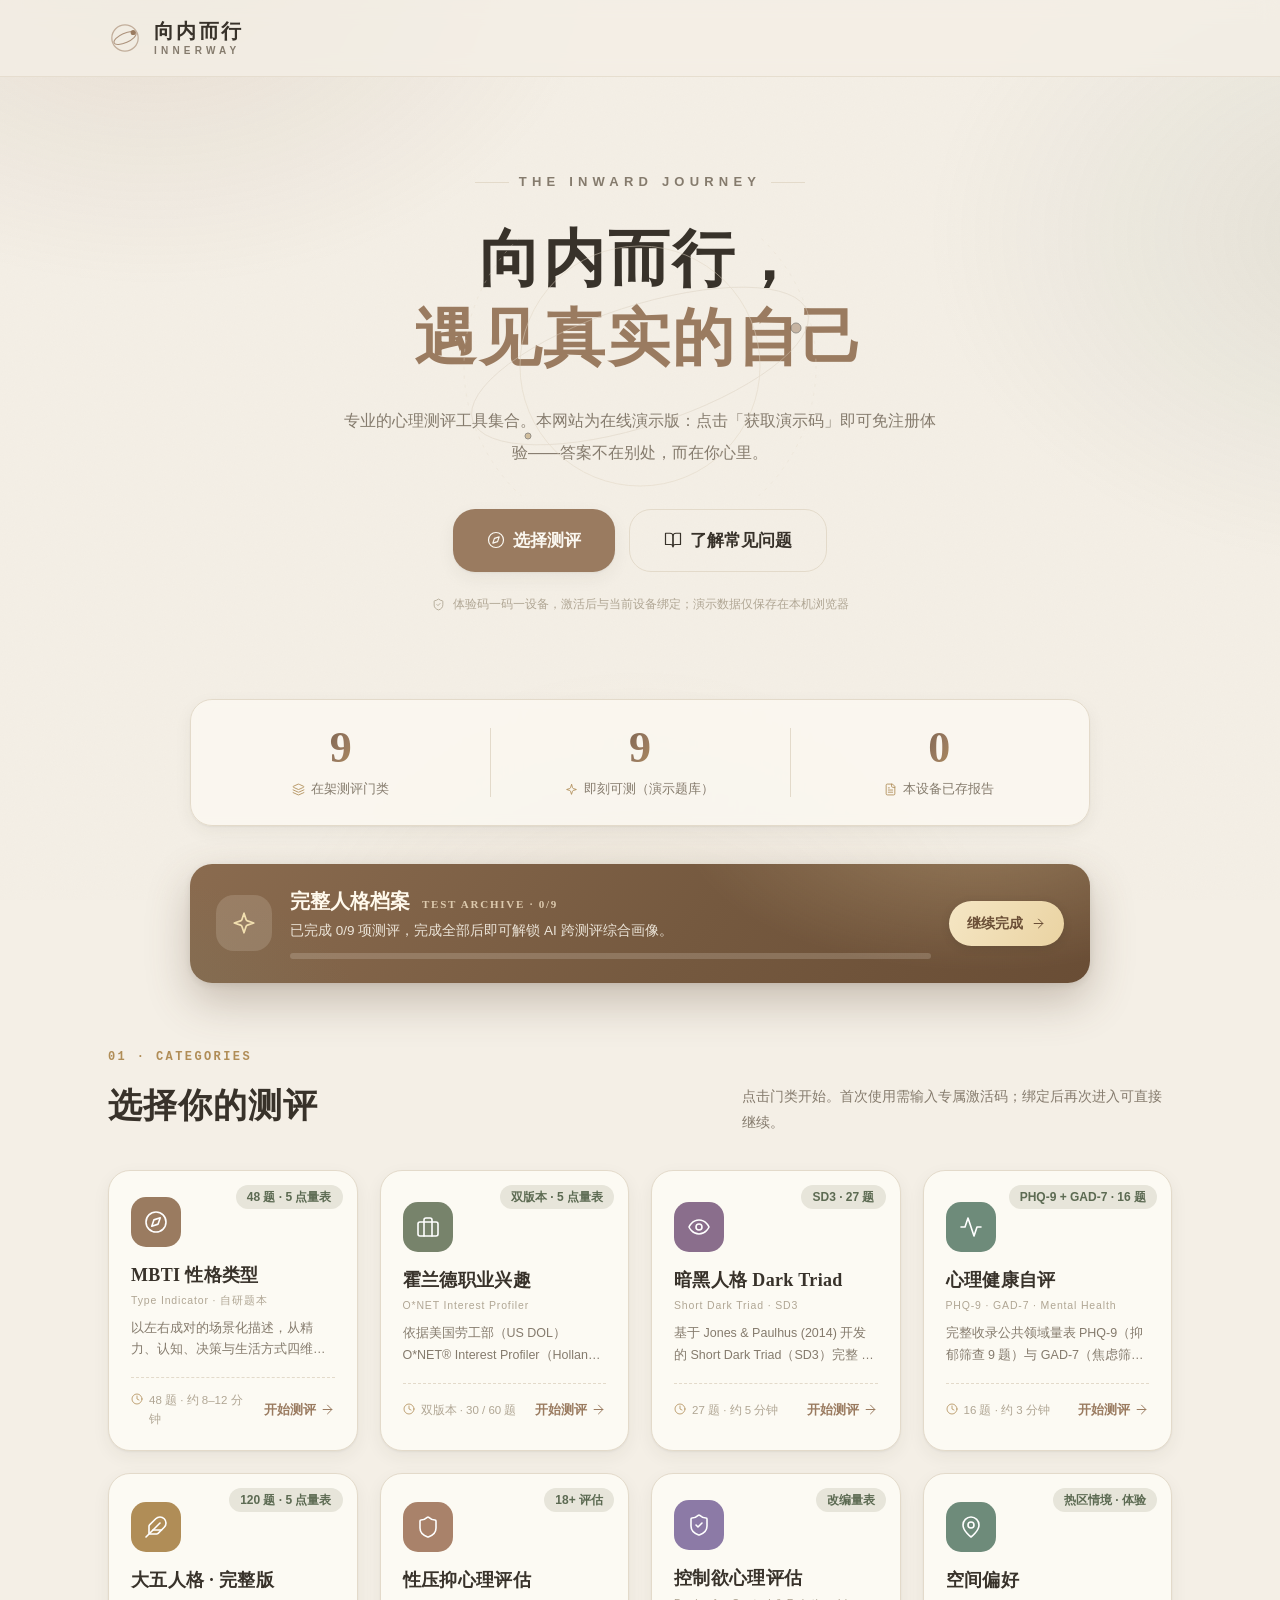
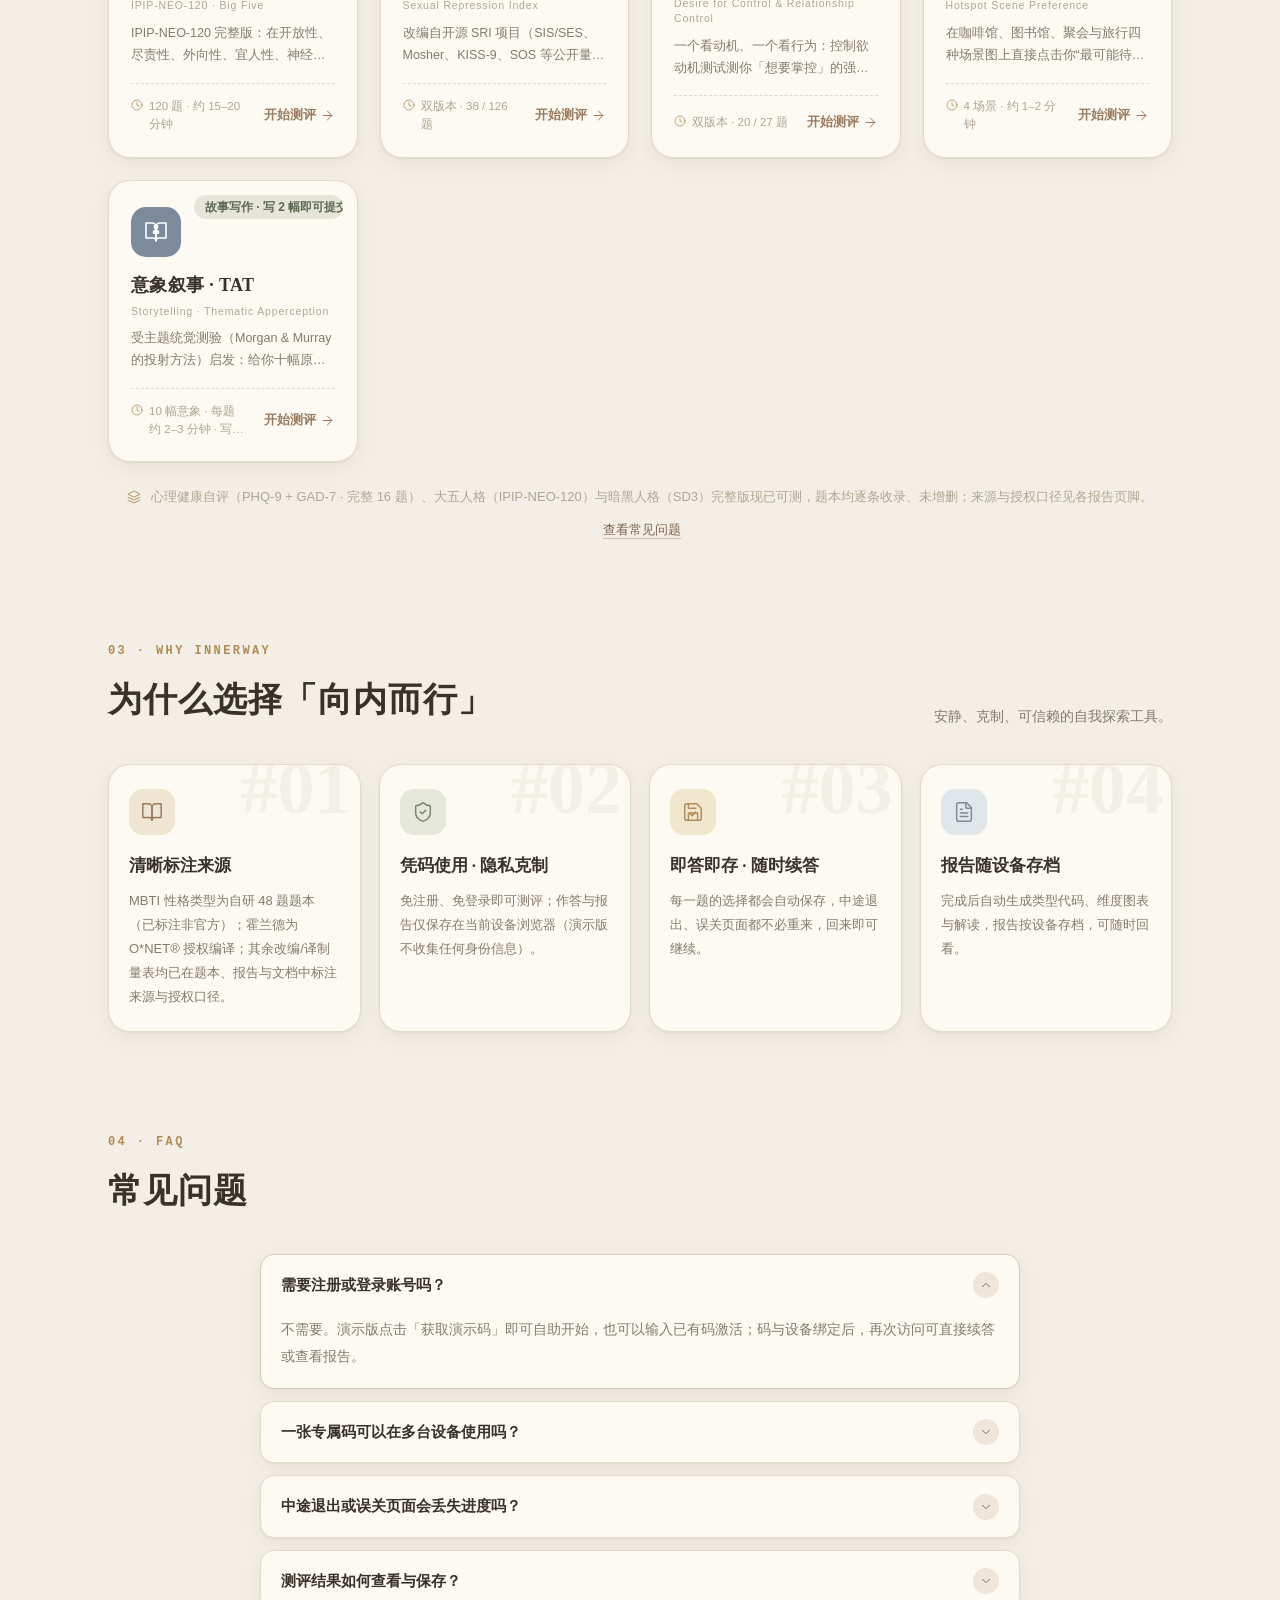
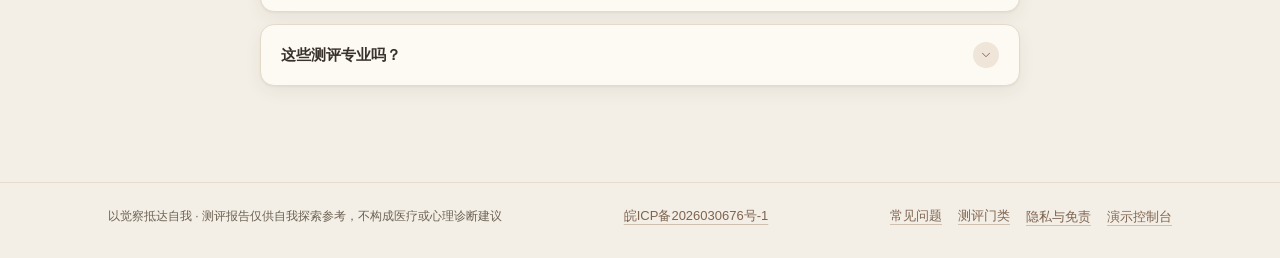
==== commit 73106dec: "release: add ICP filing number (皖ICP备2026030676号-1) to footer" ====
--- a/demo/index.html
+++ b/demo/index.html
@@ -43,6 +43,7 @@
   <footer class="shell-foot">
     <div class="wrap shell-foot-in">
       <p class="foot-note">以觉察抵达自我 · 测评报告仅供自我探索参考，不构成医疗或心理诊断建议</p>
+      <p class="foot-note foot-beian"><a class="link-like" href="https://beian.miit.gov.cn/" target="_blank" rel="noopener noreferrer">皖ICP备2026030676号-1</a></p>
       <div class="foot-meta">
         <a class="link-like" href="#faq">常见问题</a>
         <a class="link-like" href="#cats">测评门类</a>
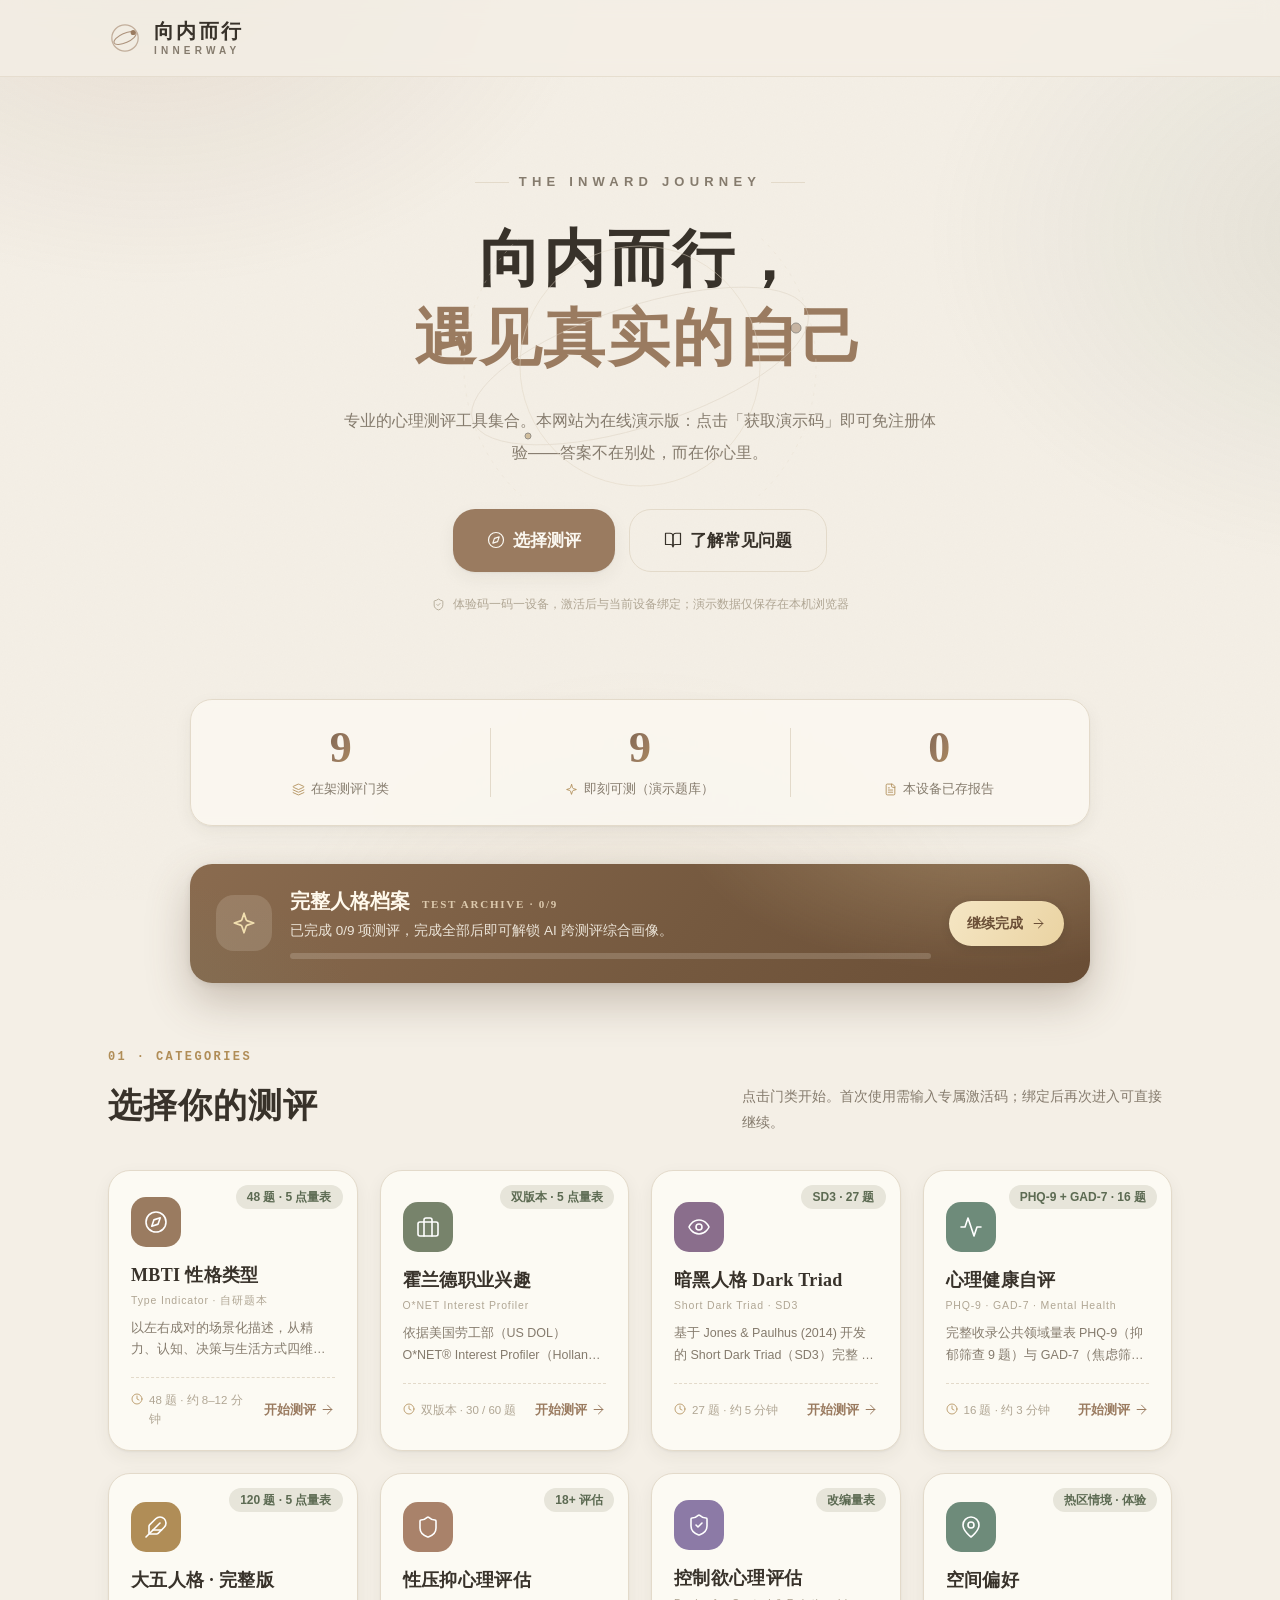
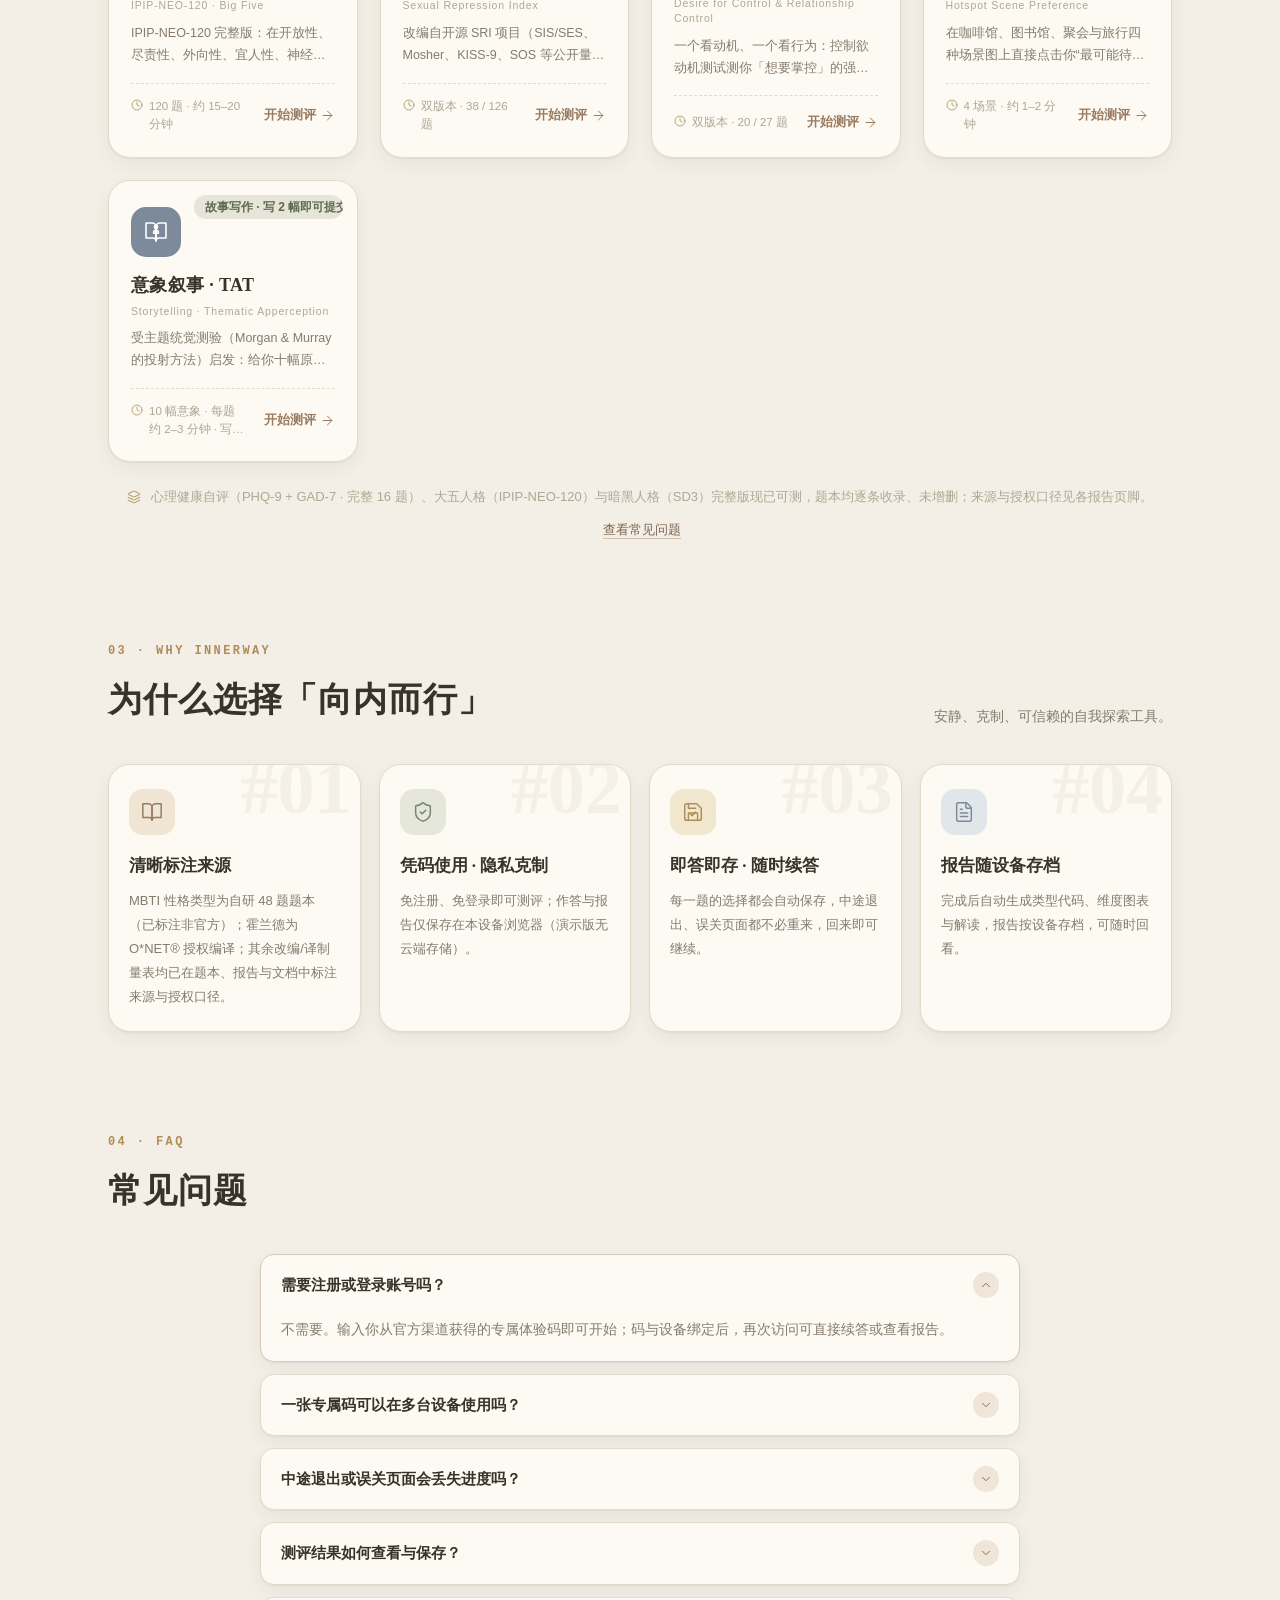
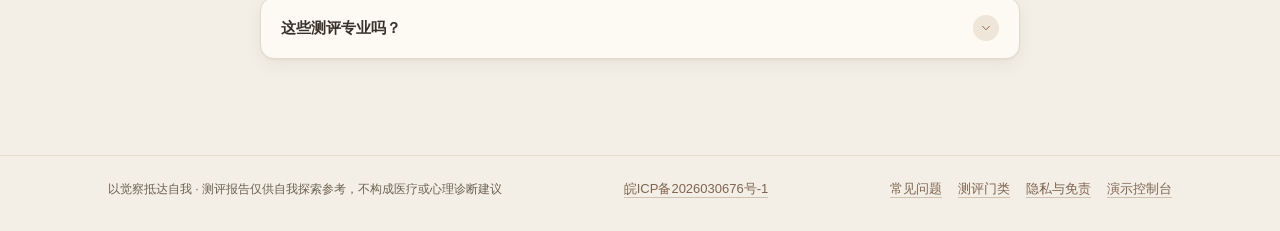
==== commit de16944d: "release: dual-mode api layer + backend-ready ui copy (static pages keep local mode)" ====
--- a/demo/index.html
+++ b/demo/index.html
@@ -1,4 +1,4 @@
-﻿<!DOCTYPE html>
+<!DOCTYPE html>
 <html lang="zh-CN"><head>
 <meta charset="UTF-8">
 <meta name="viewport" content="width=device-width, initial-scale=1, viewport-fit=cover">
@@ -58,7 +58,7 @@
 <div id="toast-root" aria-live="polite"></div>
 <div id="demo-panel-root"></div>
 
-<script src="js/config.js?v=20260911b"></script>
+<script src="js/config.js?v=20260912a"></script>
 <script src="js/fp.js?v=20260908a"></script>
 <script src="js/data.js?v=20260909b"></script>
 <script src="js/data-mbti48.js?v=20260908a"></script>
@@ -72,12 +72,12 @@
 <script src="js/data-spatial.js?v=20260908a"></script>
 <script src="js/data-tat.js?v=20260910a"></script>
 <script src="js/server.js?v=20260908a"></script>
-<script src="js/api.js?v=20260908a"></script>
+<script src="js/api.js?v=20260912a"></script>
 <script src="js/engine.js?v=20260909b"></script>
 <script src="js/charts.js?v=20260908a"></script>
 <script src="js/icons.js?v=20260908a"></script>
 <script src="js/ai.js?v=20260909b"></script>
-<script src="js/app.js?v=20260911a"></script>
+<script src="js/app.js?v=20260912a"></script>
 
 
 
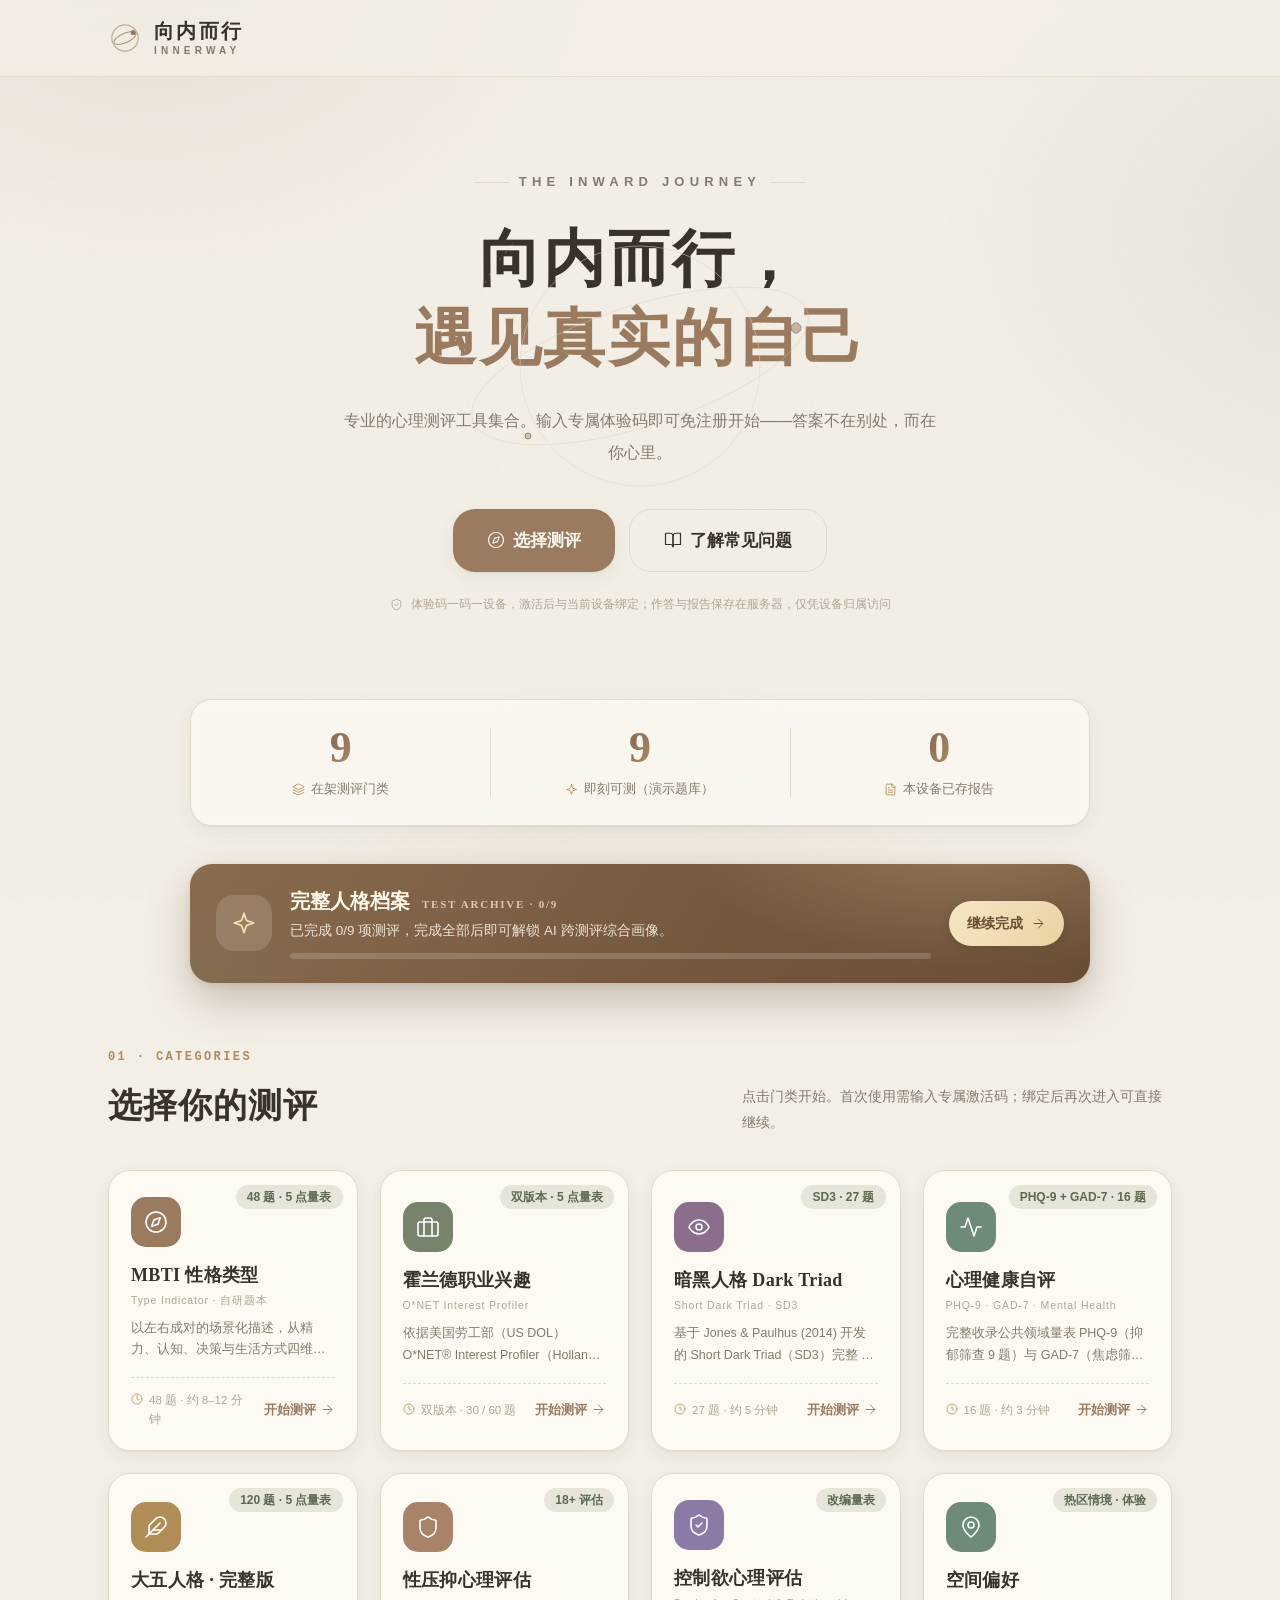
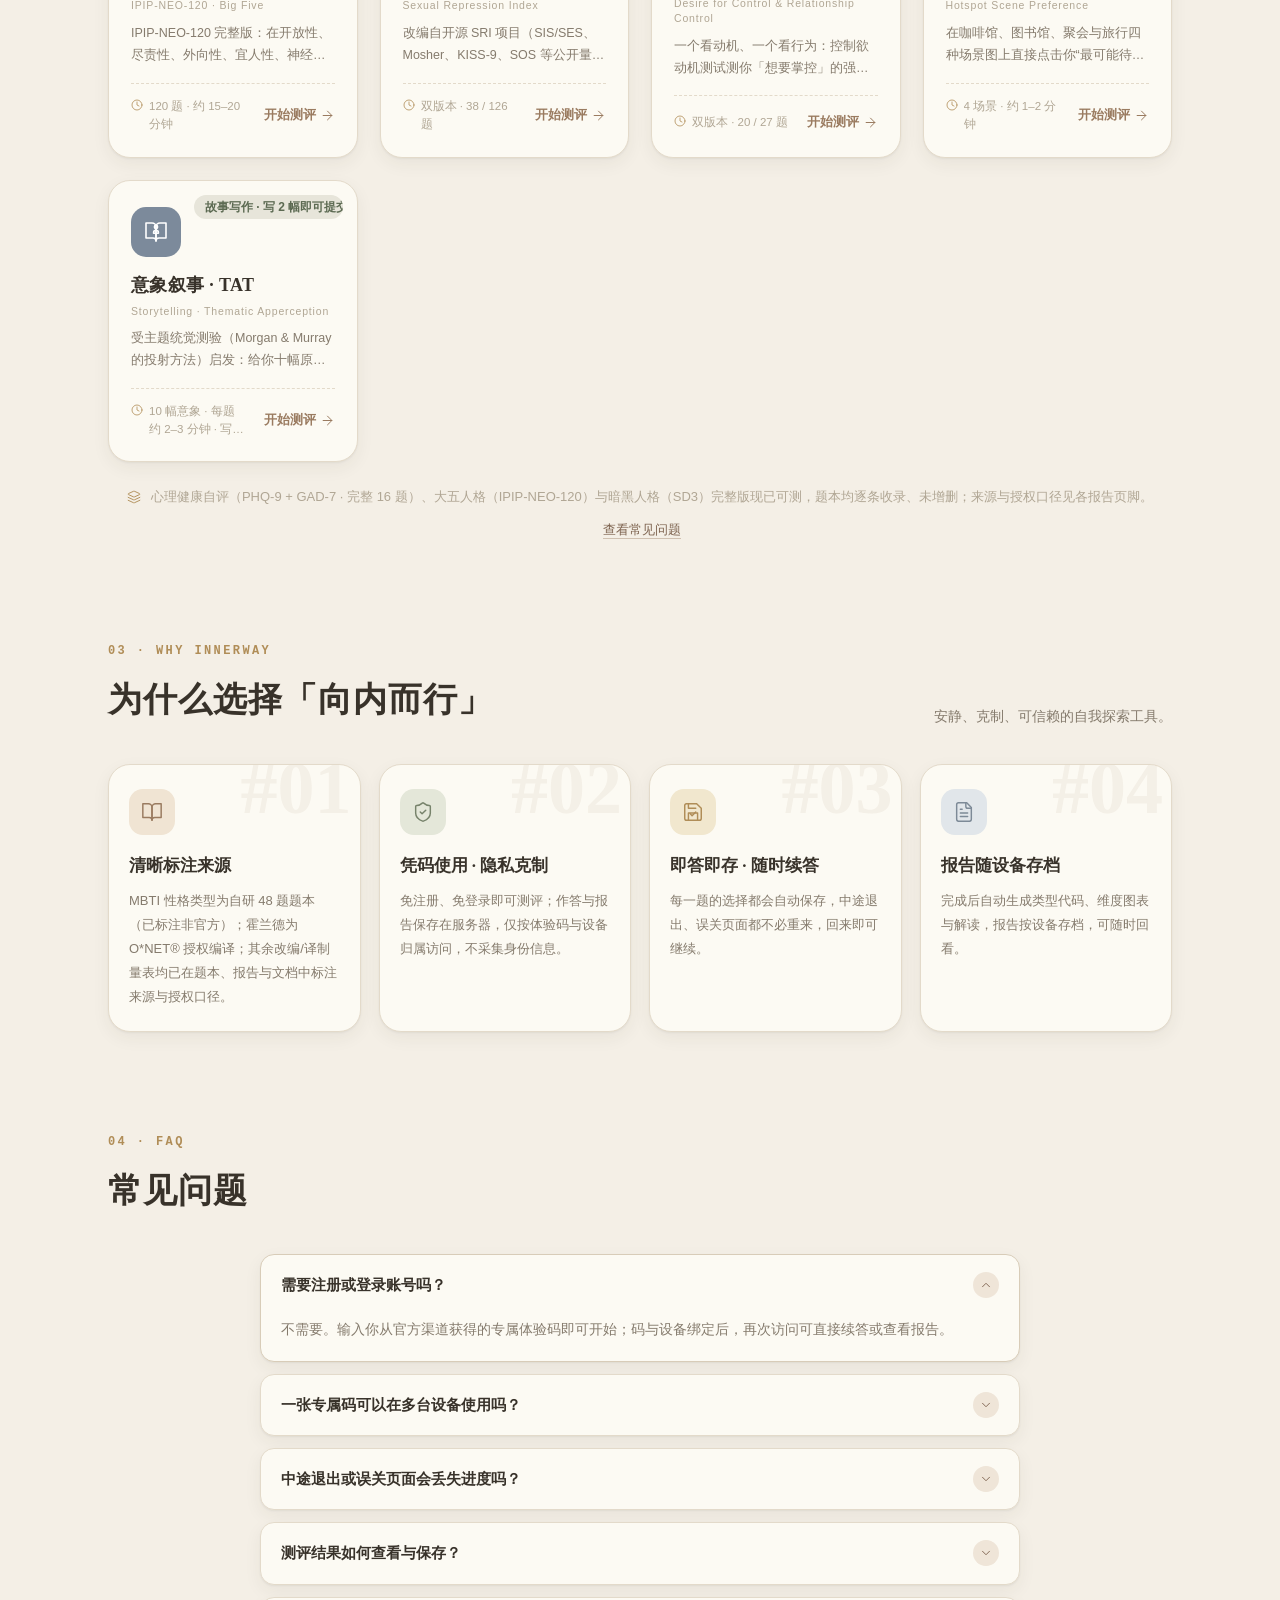
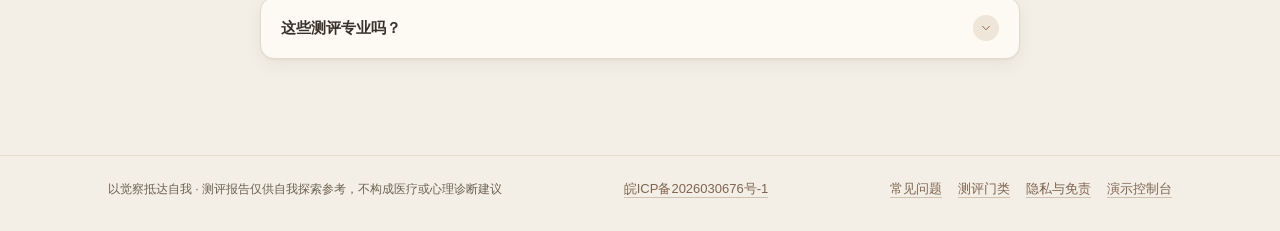
==== commit 5789dde9: "release: 同步 AI 报告布局改版（雷达图随解读出现、免责样式区分、维度明细关闭、移动端左右并排）" ====
--- a/demo/index.html
+++ b/demo/index.html
@@ -5,7 +5,7 @@
 <title>向内而行 Innerway · 心理测评平台</title>
 <meta name="description" content="向内而行 Innerway —— 沉静、内省、治愈的心理测评聚合平台。凭专属码免注册测评：MBTI 性格类型（自研题本）、职业兴趣、人格特质等。">
 <link rel="icon" href="data:image/svg+xml,%3Csvg xmlns='http://www.w3.org/2000/svg' viewBox='0 0 32 32'%3E%3Ccircle cx='16' cy='16' r='13' fill='none' stroke='%239A7B60' stroke-width='1.6'/%3E%3Cellipse cx='16' cy='16' rx='12' ry='4.6' fill='none' stroke='%2377836B' stroke-width='1.3' transform='rotate(-24 16 16)'/%3E%3Ccircle cx='25.2' cy='9.6' r='2.6' fill='%239A7B60'/%3E%3C/svg%3E">
-<link rel="stylesheet" href="css/styles.css?v=20260910c">
+<link rel="stylesheet" href="css/styles.css?v=20260912e">
 </head>
 <body data-view="home">
 <div id="bg-atmosphere" aria-hidden="true"></div>
@@ -73,11 +73,11 @@
 <script src="js/data-tat.js?v=20260910a"></script>
 <script src="js/server.js?v=20260908a"></script>
 <script src="js/api.js?v=20260912a"></script>
-<script src="js/engine.js?v=20260909b"></script>
+<script src="js/engine.js?v=20260912b"></script>
 <script src="js/charts.js?v=20260908a"></script>
 <script src="js/icons.js?v=20260908a"></script>
-<script src="js/ai.js?v=20260909b"></script>
-<script src="js/app.js?v=20260912a"></script>
+<script src="js/ai.js?v=20260912c"></script>
+<script src="js/app.js?v=20260912d"></script>
 
 
 
--- a/demo/css/styles.css
+++ b/demo/css/styles.css
@@ -400,6 +400,24 @@
   border-radius:var(--r-md);padding:11px 14px;margin:10px 0;font-size:13px;line-height:1.8;color:#6B3A2D}
 .ai-quote>span{flex:none;font-size:13px}
 .ai-quote>div{flex:1;min-width:0}
+/* AI 解读：卡片内子标题（### 渲染为小标题，不再拆成新卡片） */
+.ai-sub{font-family:var(--font-display);font-weight:700;font-size:14.5px;color:var(--ink);
+  margin:16px 0 6px;padding-left:11px;border-left:3px solid var(--gold);line-height:1.7}
+.ai-sub:first-child{margin-top:2px}
+/* AI 解读：「说明与免责」与解读正文区分——弱化、去卡片化 */
+.read-block.ai-disclaimer-block{background:transparent;border:1px dashed var(--border);box-shadow:none;
+  padding:clamp(16px,2.4vw,22px)}
+.ai-disclaimer-block .read-sec-title{font-family:var(--font-body);font-size:13.5px;font-weight:700;color:var(--text-sub)}
+.ai-disclaimer-block .read-sec-ico{width:26px;height:26px;border-radius:8px}
+.ai-disclaimer-block .read-sec-ico svg{width:14px;height:14px}
+.ai-disclaimer-block .sr-para{font-size:12.5px;color:var(--text-sub);line-height:1.95}
+.ai-disclaimer-block .read-sec-list li{font-size:12.5px;color:var(--text-sub)}
+.ai-disclaimer-block .read-sec-list li::before{background:var(--text-faint)}
+/* 雷达图 / 偏好强度尺：随 AI 解读出现在「AI 深度解读」标题之下、正文之前 */
+.pending-charts{animation:pcIn .5s var(--ease) both;margin:16px 0 20px}
+.chart-cards-after-ai{margin-top:0}
+@keyframes pcIn{from{opacity:0;transform:translateY(10px)}to{opacity:1;transform:none}}
+@media(max-width:720px){.chart-cards-after-ai{grid-template-columns:1fr}}
 
 /* ---------- 图表 ---------- */
 .radar-wrap{display:grid;place-items:center}
@@ -558,11 +576,18 @@
 .p-state{text-align:center;font-size:13px;color:#5C6A52;margin-top:13px;min-height:21px;
   font-weight:600;line-height:1.6}
 @media(max-width:600px){
-  .polar-cols{grid-template-columns:1fr;gap:10px}
-  .p-axis{flex-direction:row;padding:0 6px}
-  .p-axis span{flex:1;height:1.5px;width:auto;background:repeating-linear-gradient(to right,transparent 0 3px,#D9CDB6 3px 6px)}
-  .p-left,.p-right{border-radius:var(--r-md)}
+  /* 窄屏仍保持左右两段并排（避免被挤成上下两段）：收窄中轴与内边距、微调字号 */
+  .polar-cols{grid-template-columns:1fr 24px 1fr}
+  .p-anchor{padding:12px 10px;gap:8px}
+  .p-text{font-size:13px;line-height:1.72}
+  .p-axis{font-size:9.5px;padding:8px 0}
   .p-pt em{font-size:10px}
+}
+@media(max-width:380px){
+  .polar-cols{grid-template-columns:1fr 20px 1fr}
+  .p-anchor{padding:10px 9px}
+  .p-text{font-size:12.5px;line-height:1.7}
+  .p-axis{font-size:9px}
 }
 
 /* ---------- 空间偏好：热区点击题 ---------- */
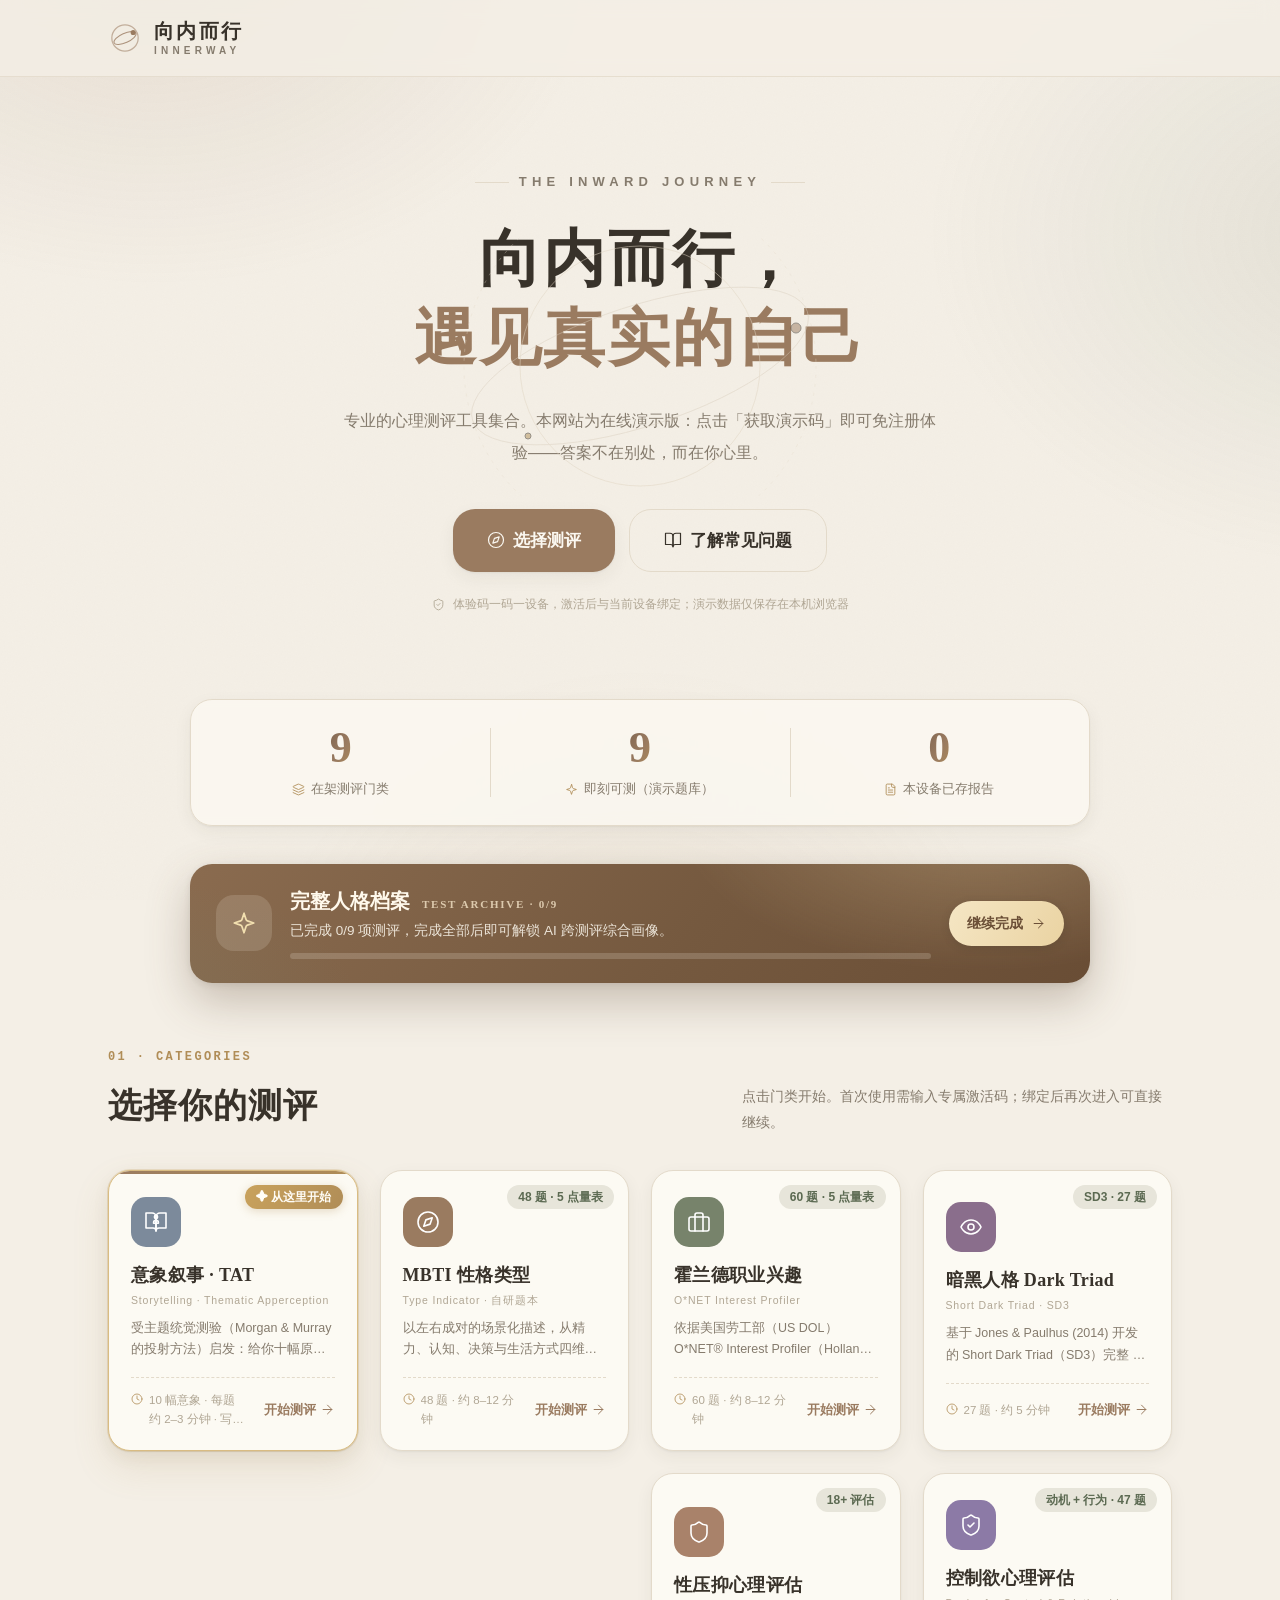
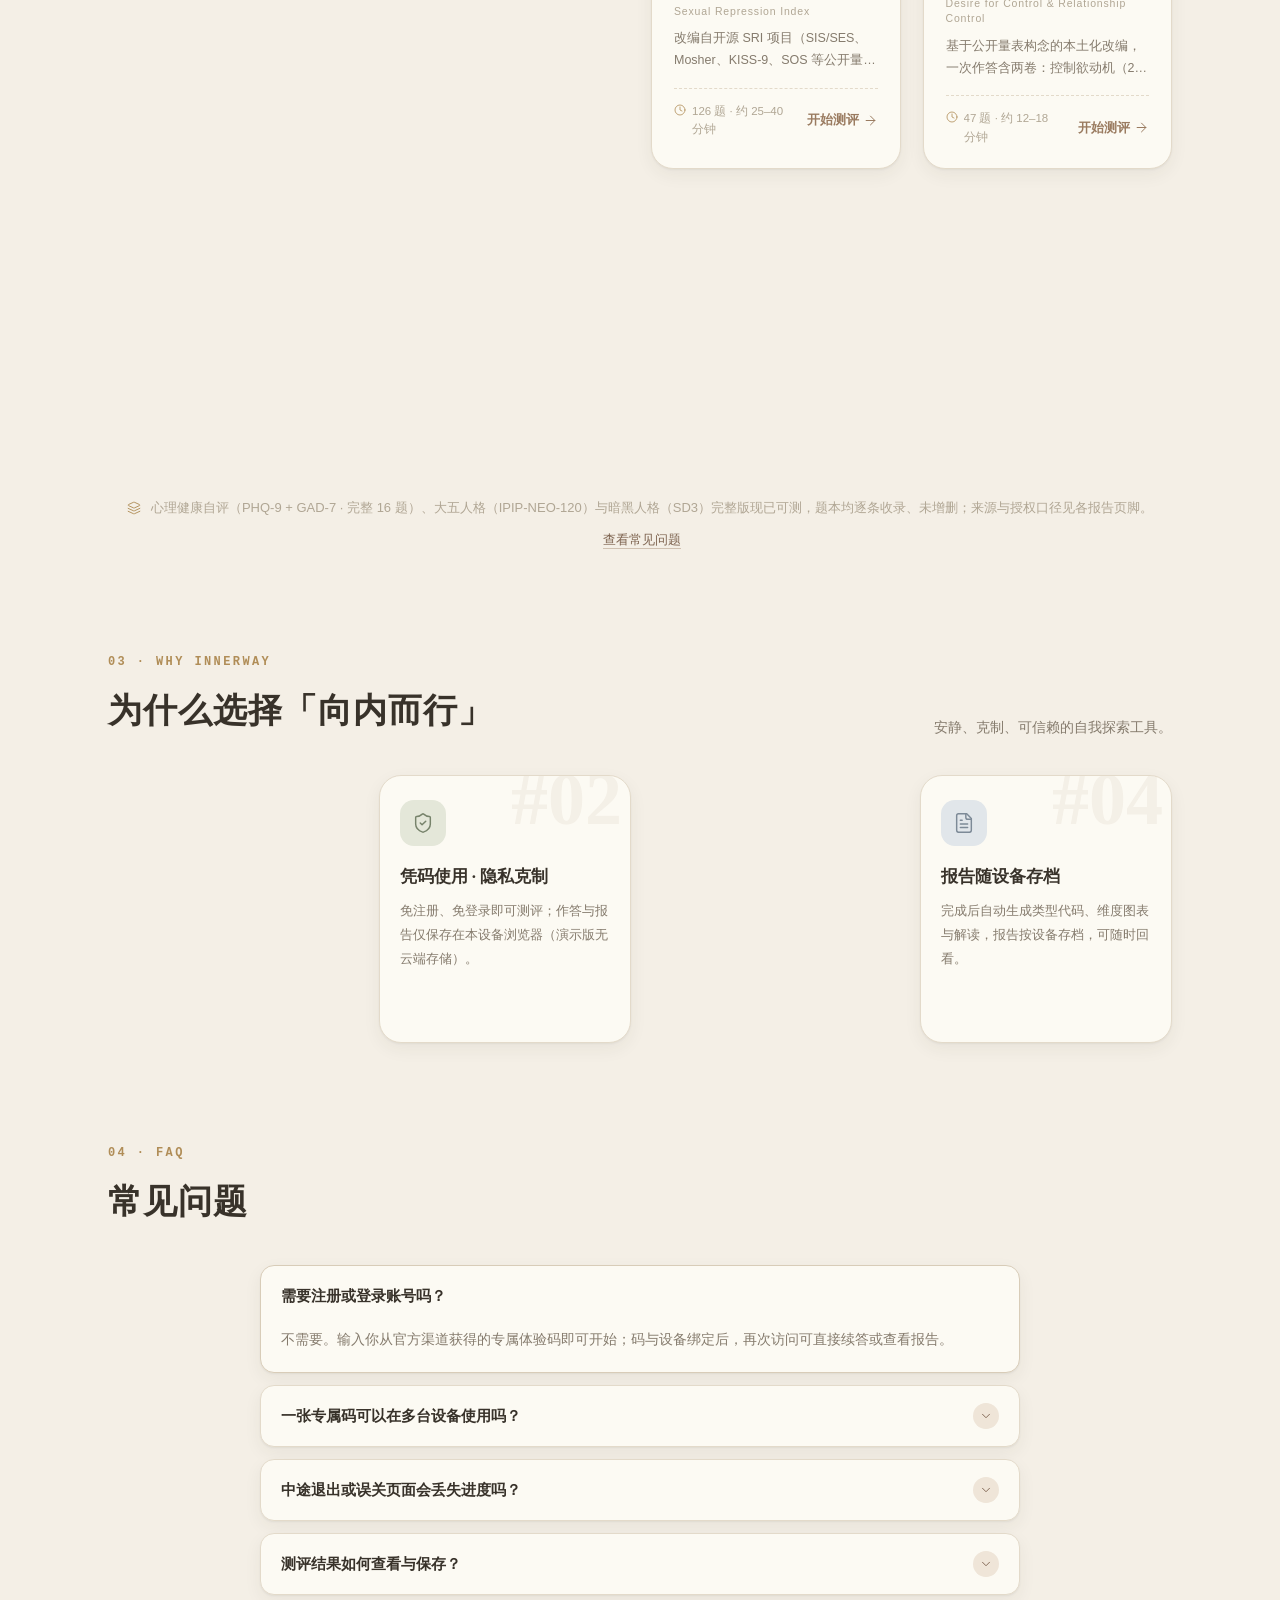
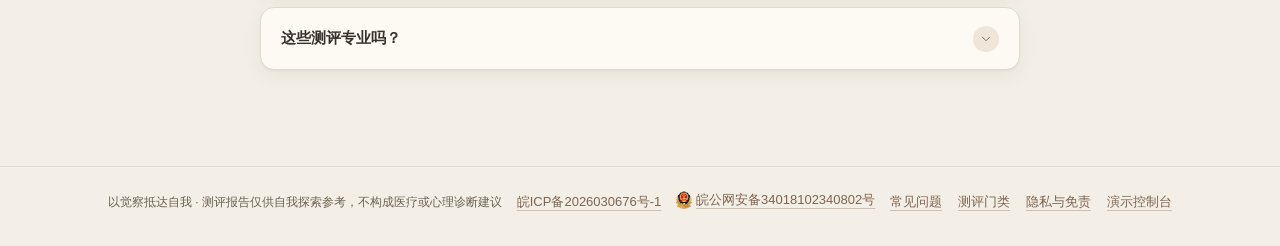
==== commit 19fa5acf: "release: rebuild from source - 公安备案徽标上页脚 + sync latest frontend (user + admin)" ====
--- a/demo/index.html
+++ b/demo/index.html
@@ -5,7 +5,7 @@
 <title>向内而行 Innerway · 心理测评平台</title>
 <meta name="description" content="向内而行 Innerway —— 沉静、内省、治愈的心理测评聚合平台。凭专属码免注册测评：MBTI 性格类型（自研题本）、职业兴趣、人格特质等。">
 <link rel="icon" href="data:image/svg+xml,%3Csvg xmlns='http://www.w3.org/2000/svg' viewBox='0 0 32 32'%3E%3Ccircle cx='16' cy='16' r='13' fill='none' stroke='%239A7B60' stroke-width='1.6'/%3E%3Cellipse cx='16' cy='16' rx='12' ry='4.6' fill='none' stroke='%2377836B' stroke-width='1.3' transform='rotate(-24 16 16)'/%3E%3Ccircle cx='25.2' cy='9.6' r='2.6' fill='%239A7B60'/%3E%3C/svg%3E">
-<link rel="stylesheet" href="css/styles.css?v=20260912e">
+<link rel="stylesheet" href="css/styles.css?v=20260914b">
 </head>
 <body data-view="home">
 <div id="bg-atmosphere" aria-hidden="true"></div>
@@ -44,6 +44,7 @@
     <div class="wrap shell-foot-in">
       <p class="foot-note">以觉察抵达自我 · 测评报告仅供自我探索参考，不构成医疗或心理诊断建议</p>
       <p class="foot-note foot-beian"><a class="link-like" href="https://beian.miit.gov.cn/" target="_blank" rel="noopener noreferrer">皖ICP备2026030676号-1</a></p>
+      <p class="foot-note foot-police"><a class="link-like" href="https://beian.mps.gov.cn/#/query/webSearch?code=34018102340802" target="_blank" rel="noopener noreferrer"><img class="beian-icon" src="assets/beian.png" alt="公安备案图标" width="16" height="17">皖公网安备34018102340802号</a></p>
       <div class="foot-meta">
         <a class="link-like" href="#faq">常见问题</a>
         <a class="link-like" href="#cats">测评门类</a>
@@ -60,11 +61,11 @@
 
 <script src="js/config.js?v=20260912a"></script>
 <script src="js/fp.js?v=20260908a"></script>
-<script src="js/data.js?v=20260909b"></script>
+<script src="js/data.js?v=20260913c"></script>
 <script src="js/data-mbti48.js?v=20260908a"></script>
 <script src="js/content-mbti16.js?v=20260908a"></script>
 <script src="js/data-repression.js?v=20260908a"></script>
-<script src="js/data-control.js?v=20260908a"></script>
+<script src="js/data-control.js?v=20260913a"></script>
 <script src="js/data-holland.js?v=20260908a"></script>
 <script src="js/data-darktriad.js?v=20260908a"></script>
 <script src="js/data-bigfive.js?v=20260908a"></script>
@@ -72,12 +73,12 @@
 <script src="js/data-spatial.js?v=20260908a"></script>
 <script src="js/data-tat.js?v=20260910a"></script>
 <script src="js/server.js?v=20260908a"></script>
-<script src="js/api.js?v=20260912a"></script>
-<script src="js/engine.js?v=20260912b"></script>
+<script src="js/api.js?v=20260914a"></script>
+<script src="js/engine.js?v=20260913a"></script>
 <script src="js/charts.js?v=20260908a"></script>
 <script src="js/icons.js?v=20260908a"></script>
-<script src="js/ai.js?v=20260912c"></script>
-<script src="js/app.js?v=20260912d"></script>
+<script src="js/ai.js?v=20260914a"></script>
+<script src="js/app.js?v=20260914b"></script>
 
 
 
--- a/demo/css/styles.css
+++ b/demo/css/styles.css
@@ -92,7 +92,8 @@
 .tag{display:inline-flex;align-items:center;gap:5px;font-size:12px;font-weight:600;
   padding:3px 11px;border-radius:999px;line-height:1.5}
 .tag-sage{background:var(--sage-soft);color:#5C6A52}
-.tag-gold{background:var(--gold-soft);color:#8A6B33}
+.tag-gold{background:linear-gradient(120deg,#C9A25C,#B08D57);color:#FFFDF7;
+  box-shadow:0 2px 10px rgba(176,141,87,.30)}
 .tag-danger{background:var(--danger-soft);color:#93563F}
 .tag-ghost{background:transparent;border:1px solid var(--border);color:var(--text-sub)}
 .tag svg{width:12px;height:12px}
@@ -188,6 +189,10 @@
 .cat-go svg{width:15px;height:15px;transition:transform .25s var(--ease)}
 .cat-card:hover .cat-go svg{transform:translateX(3px)}
 .cat-badge{position:absolute;top:14px;right:14px;max-width:60%;overflow:hidden;text-overflow:ellipsis;white-space:nowrap}
+/* 首推门类：金色描边 + 顶部渐变条常亮 */
+.cat-card.featured{border-color:#D9BC82;box-shadow:var(--shadow-sm),0 0 0 1px rgba(201,162,92,.24),0 16px 36px rgba(176,141,87,.16)}
+.cat-card.featured::before{opacity:1}
+.cat-card.featured:hover{border-color:#C9A25C;box-shadow:var(--shadow-md),0 0 0 1px rgba(201,162,92,.30)}
 
 /* 完整人格档案入口条（首页）：深色横幅，与浅色页面形成对比 */
 .profile-strip{position:relative;display:flex;align-items:center;gap:18px;max-width:900px;margin:38px auto 0;padding:24px 26px;
@@ -360,6 +365,18 @@
 .ci-note{display:flex;gap:9px;align-items:flex-start;font-size:12.5px;color:var(--text-sub);
   background:#F6F1E6;border:1px dashed var(--border);border-radius:12px;padding:11px 13px;margin-top:16px;line-height:1.75}
 .ci-note svg{width:15px;height:15px;flex:0 0 auto;color:var(--sage);margin-top:2px}
+/* 使用须知：门类介绍弹窗（激活/购买前告知） */
+.ci-notice{margin-top:14px;border:1px solid var(--border);border-radius:12px;background:#FFFDF8;padding:13px 15px}
+.ci-notice-title{display:flex;align-items:center;gap:7px;font-family:var(--font-display);font-weight:700;font-size:13px;color:var(--ink)}
+.ci-notice-title svg{width:14px;height:14px;color:var(--gold)}
+.ci-notice-list{list-style:none;margin:9px 0 0;padding:0;display:flex;flex-direction:column;gap:7px}
+.ci-notice-list li{position:relative;padding-left:14px;font-size:12.5px;color:var(--text-sub);line-height:1.8}
+.ci-notice-list li::before{content:'';position:absolute;left:0;top:9px;width:5px;height:5px;border-radius:50%;background:var(--sage)}
+.ci-notice-list b{color:var(--ink)}
+/* 专属码弹窗：一行使用须知提示 */
+.code-notice{display:flex;gap:8px;align-items:flex-start;margin-top:12px;font-size:12px;line-height:1.75;color:var(--text-sub)}
+.code-notice svg{width:13px;height:13px;flex:0 0 auto;color:var(--sage);margin-top:3px}
+.code-notice b{color:var(--ink)}
 .code-loading{display:flex;align-items:center;justify-content:center;gap:10px;padding:18px 0;color:var(--text-sub);font-size:14px}
 .spinner{width:18px;height:18px;border-radius:50%;border:2px solid var(--border);border-top-color:var(--primary);animation:spin .8s linear infinite}
 @keyframes spin{to{transform:rotate(360deg)}}
@@ -416,6 +433,13 @@
 /* 雷达图 / 偏好强度尺：随 AI 解读出现在「AI 深度解读」标题之下、正文之前 */
 .pending-charts{animation:pcIn .5s var(--ease) both;margin:16px 0 20px}
 .chart-cards-after-ai{margin-top:0}
+/* AI 解读：反馈入口与申诉指引 */
+.ai-fb{display:flex;align-items:center;gap:10px;flex-wrap:wrap;margin-top:16px;padding:12px 14px;
+  border:1px solid var(--border);border-radius:12px;background:#FBF8F1}
+.ai-fb-q{font-family:var(--font-display);font-weight:700;font-size:13px;color:var(--ink)}
+.ai-fb-thanks{display:inline-flex;align-items:center;gap:7px;font-size:13px;font-weight:600;color:var(--sage)}
+.ai-fb-thanks svg{width:15px;height:15px}
+.ai-fb-help{margin-top:8px;font-size:12px;color:var(--text-faint);line-height:1.8}
 @keyframes pcIn{from{opacity:0;transform:translateY(10px)}to{opacity:1;transform:none}}
 @media(max-width:720px){.chart-cards-after-ai{grid-template-columns:1fr}}
 
@@ -443,6 +467,8 @@
 .shell-foot{border-top:1px solid rgba(227,218,202,.9);margin-top:60px;padding:22px 0 30px}
 .shell-foot-in{display:flex;align-items:center;justify-content:space-between;gap:14px;flex-wrap:wrap}
 .foot-note{font-size:12px;color:#6B6152}
+.foot-note.foot-police .link-like{display:inline-flex;align-items:center;gap:4px}
+.beian-icon{width:16px;height:auto;display:block}
 .foot-meta{display:flex;align-items:center;gap:16px}
 .foot-brand{font-family:var(--font-display);font-size:12px;letter-spacing:.3em;color:var(--text-sub)}
 
@@ -633,6 +659,47 @@
 .story-count{font-size:11.5px;color:var(--text-faint)}
 .story-count b{color:var(--primary-hover);font-weight:700}
 
+/* ---------- 意象叙事 TAT：专属介绍弹窗 / 开始前引导 ---------- */
+.modal-tat{width:min(620px,100%)}
+.tat-body{max-height:calc(88vh - 120px);overflow:auto;scrollbar-width:thin}
+.tat-sec{margin-top:18px;padding-top:16px;border-top:1px dashed #E3D9C3}
+.tat-sec:first-of-type{border-top:none;padding-top:0;margin-top:14px}
+.tat-sec-title{display:flex;align-items:center;gap:8px;font-family:var(--font-body);font-weight:800;font-size:15.5px;letter-spacing:.01em;color:var(--ink);margin:0 0 8px}
+.tat-sec-title svg{width:16px;height:16px;color:#7C8A9B;flex:none}
+.tat-sec p{font-size:13.5px;line-height:1.95;color:var(--ink);margin:6px 0 0}
+.tat-sec strong{color:var(--primary-hover);font-weight:700}
+.tat-sec.tat-endorse{background:#F2F5F3;border:1px solid #DCE5DD;border-radius:12px;padding:14px 15px;margin-top:16px}
+.tat-steps{margin:6px 0 0;padding-left:20px;display:flex;flex-direction:column;gap:7px}
+.tat-steps li{font-size:13.5px;line-height:1.8;color:var(--ink)}
+.tat-steps li strong,.tat-list li strong{color:var(--primary-hover);font-weight:700}
+.tat-list{margin:6px 0 0;padding-left:20px;display:flex;flex-direction:column;gap:7px;list-style:disc}
+.tat-list li{font-size:13.5px;line-height:1.8;color:var(--ink)}
+.tat-ref{font-size:12px;color:var(--text-faint);margin-top:8px!important}
+.tat-faq summary{cursor:pointer;font-size:13.5px;font-weight:700;color:var(--primary-hover);display:flex;align-items:center;gap:6px}
+.tat-faq summary::before{content:"›";font-size:16px;color:var(--gold);transition:transform .2s var(--ease)}
+.tat-faq[open] summary::before{transform:rotate(90deg)}
+.tat-faq p{margin:8px 0 2px}
+/* 开始前引导 */
+.tat-before-note{display:flex;gap:9px;align-items:flex-start;font-size:13.5px;line-height:1.8;color:#8A6B33;
+  background:var(--gold-soft);border:1px solid #EBDDBE;border-radius:12px;padding:12px 14px}
+.tat-before-note svg{width:16px;height:16px;flex:none;color:var(--gold);margin-top:3px}
+.tat-before-note strong{color:#6E5A2E;font-weight:800}
+.tat-write-guide{margin-top:16px;border:1px solid var(--border);border-radius:14px;background:#FFFDF8;padding:15px 16px}
+.tat-wg-title{display:flex;align-items:center;gap:7px;font-family:var(--font-body);font-weight:800;font-size:15.5px;letter-spacing:.01em;color:var(--ink)}
+.tat-wg-title svg{width:15px;height:15px;color:#7C8A9B}
+.tat-write-guide .tat-list{margin-top:10px;gap:9px}
+.tat-profile{margin-top:16px;border:1px solid #E3D9C3;border-radius:14px;background:var(--surface);padding:15px 16px}
+.tat-profile-label{display:flex;align-items:center;gap:7px;font-size:13.5px;font-weight:700;color:var(--ink)}
+.tat-profile-label svg{width:15px;height:15px;color:var(--gold)}
+.tat-field{margin-top:13px}
+.tat-field-label{font-size:12px;font-weight:600;color:var(--text-sub);margin-bottom:8px}
+.tat-g-group,.tat-a-group{display:flex;flex-wrap:wrap;gap:8px}
+.tat-g-btn,.tat-a-btn{border:1px solid var(--border);background:#FFFDF8;color:var(--ink);border-radius:99px;
+  padding:7px 14px;font-size:13px;line-height:1.4;transition:all .2s var(--ease)}
+.tat-g-btn:hover,.tat-a-btn:hover{border-color:var(--gold);color:var(--primary-hover)}
+.tat-g-btn.sel,.tat-a-btn.sel{border-color:var(--primary);background:var(--primary-soft);color:var(--primary-hover);font-weight:700}
+.tat-profile-hint{font-size:11.5px;color:var(--text-faint);margin-top:12px;line-height:1.7}
+
 /* ---------- 意象叙事 TAT：结果页故事回看 ---------- */
 .tat-section{margin:26px 0 8px}
 .tat-story{background:var(--surface);border:1px solid var(--border);border-radius:16px;
@@ -698,6 +765,16 @@
 .sr-score i{font-style:normal;font-size:.42em;color:var(--text-faint);letter-spacing:.08em;font-weight:600}
 .sr-level{display:inline-block;margin:14px auto 0;padding:6px 20px;border-radius:999px;
   font-size:14px;font-weight:800;letter-spacing:.06em}
+/* 控制欲合并版：动机 / 行为 双分数并排 */
+.sr-dual{display:grid;grid-template-columns:1fr 1fr;gap:14px;max-width:660px;margin:8px auto 16px}
+.sr-dual-cell{display:flex;flex-direction:column;align-items:center;gap:7px;padding:16px 12px;
+  border:1px solid var(--border);border-radius:14px;background:#FFFDF8}
+.sr-dual-num{font-family:var(--font-display);font-weight:700;font-size:34px;line-height:1.05;color:var(--ink);
+  display:flex;align-items:baseline;gap:2px}
+.sr-dual-num i{font-style:normal;font-size:13px;font-weight:600;color:var(--text-faint);letter-spacing:.06em}
+.sr-dual-label{font-size:12.5px;color:var(--text-sub)}
+.sr-dual-lvl{font-size:12px;font-weight:700;padding:4px 12px;border-radius:999px;letter-spacing:.04em}
+@media(max-width:600px){.sr-dual{grid-template-columns:1fr;gap:10px}}
 .sr-para{font-size:14.5px;color:#4C463C;line-height:2.05;margin:0 0 12px}
 .sr-para:last-child{margin-bottom:0}
 .sr-srow{margin:0 0 16px}
